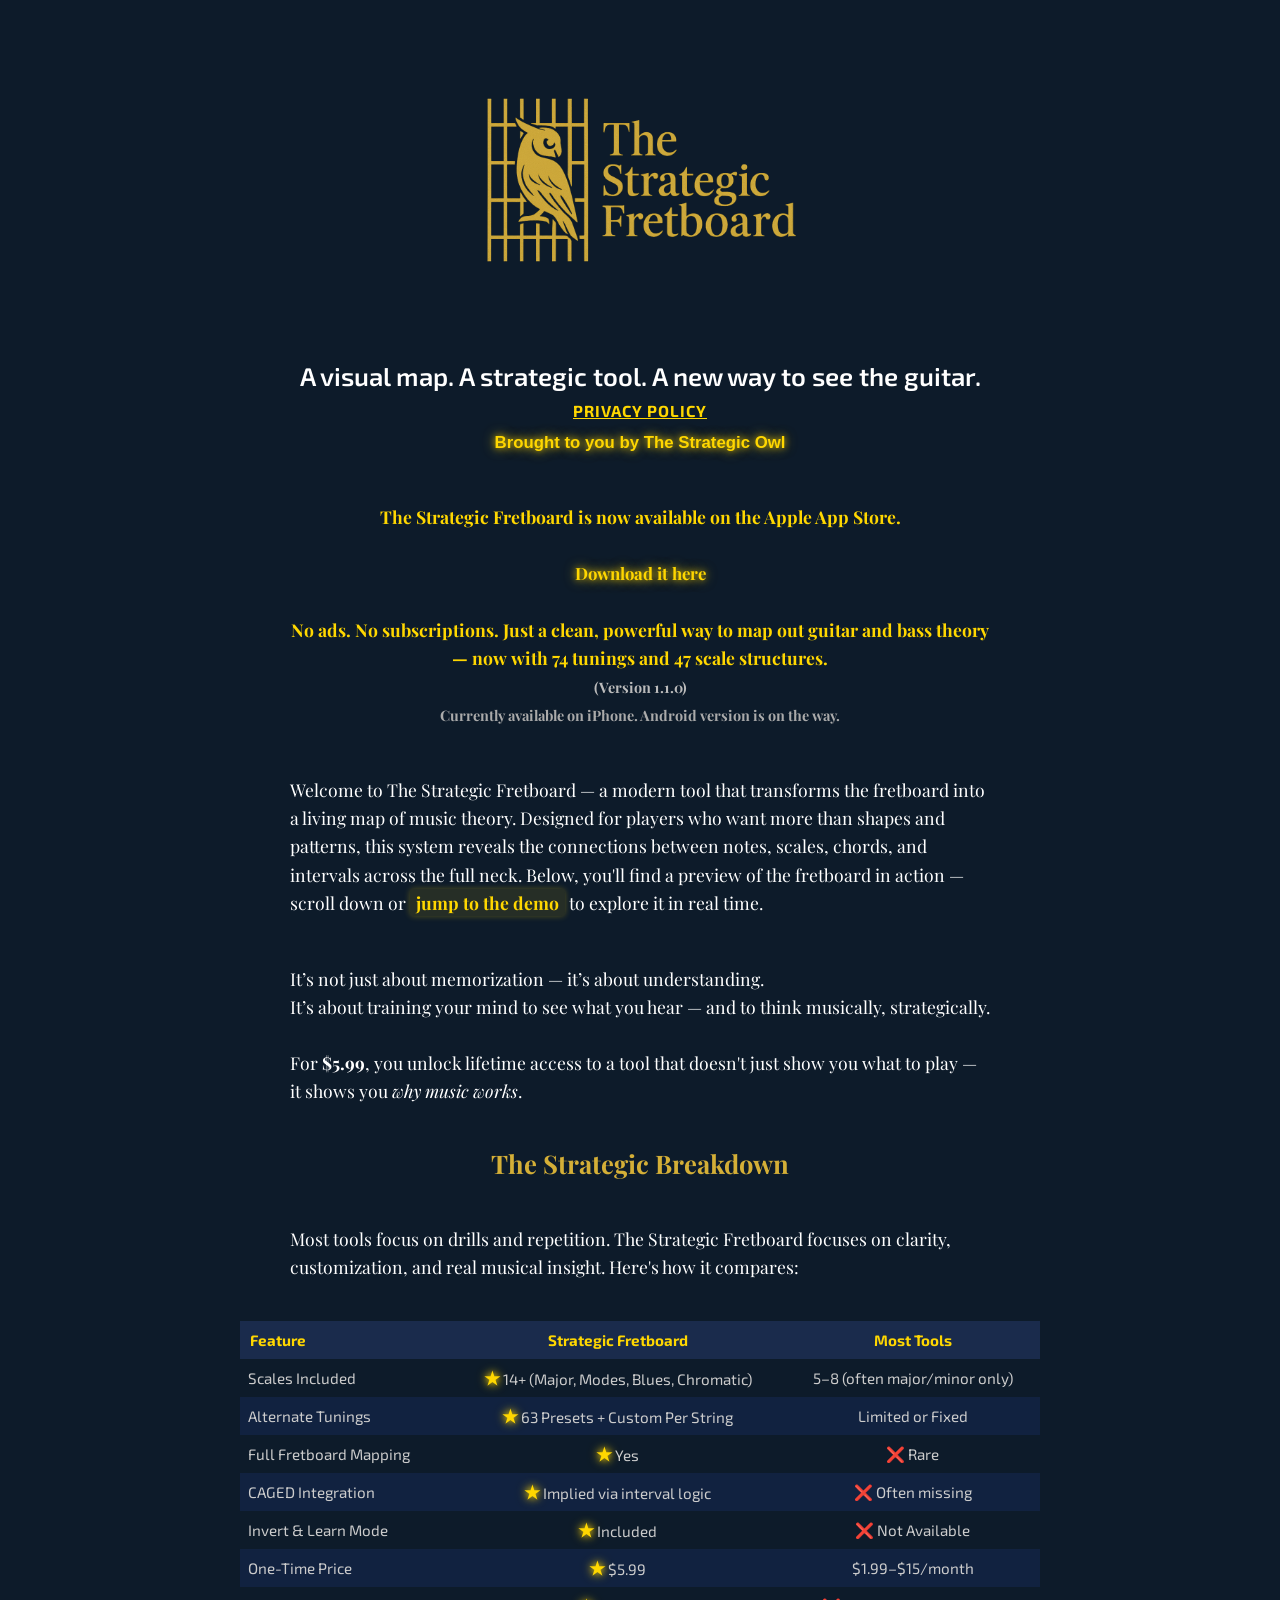
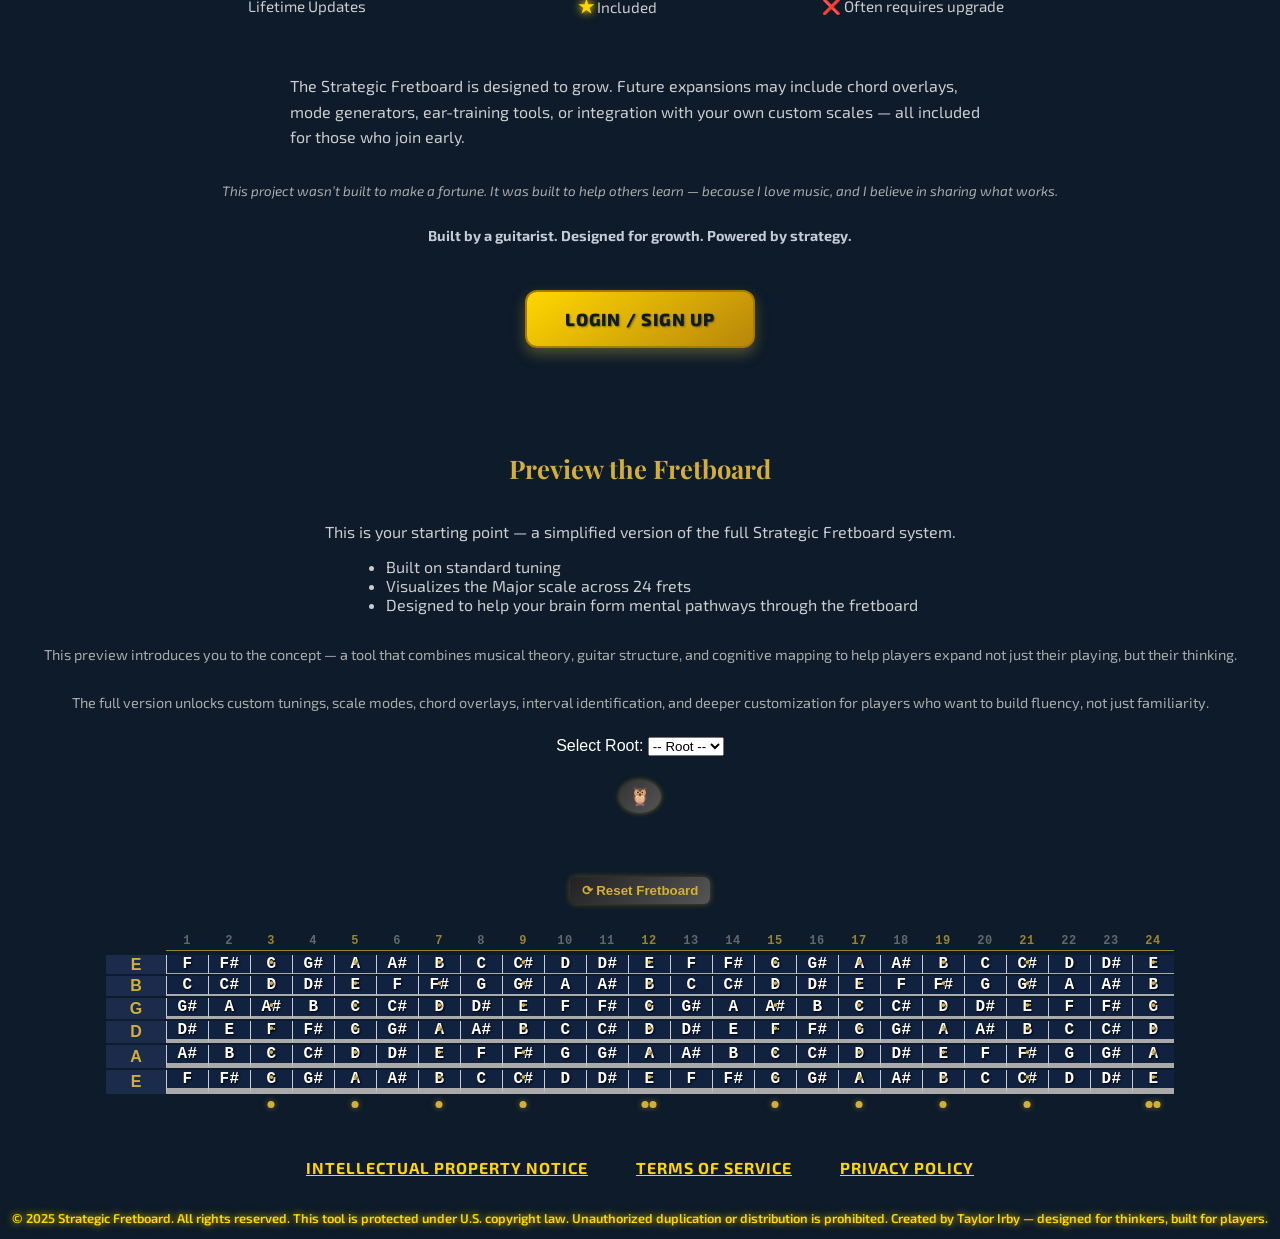
==== Index.html @ dd03aa9f "Update Index.html" ====
<!DOCTYPE html>
<html lang="en">
<head>
  <meta charset="UTF-8" />
  <meta name="viewport" content="width=device-width, initial-scale=1.0" />
  <title>The Strategic Fretboard</title>
  <link href="https://fonts.googleapis.com/css2?family=Playfair+Display:wght@700&display=swap" rel="stylesheet">
  <style>
    @import url('https://fonts.googleapis.com/css2?family=Exo+2:wght@600&display=swap');

    .exo-tagline {
      font-family: 'Exo 2', sans-serif;
      font-size: 1.6rem;
      color: #ffffff;
      font-weight: 600;
      display: block;
      text-align: center;
    }
    .section-title {
      font-size: 1.6rem;
      font-family: 'Playfair Display', sans-serif;
      color: var(--highlight-color);
      margin-top: 1rem;
    }

    .section-paragraph {
      max-width: 700px;
      margin: 1.5rem auto;
      line-height: 1.6;
      font-size: 1.1rem;
      color: #ffffff;
      font-family: 'Playfair Display', sans-serif;
    }

    .section-note {
      font-size: 0.9rem;
      color: #C5CAD3;
      font-weight: bold;
      font-family: 'Exo 2', sans-serif;
    }

    .section-note-muted {
      font-size: 0.85rem;
      color: #aaa;
      font-family: 'Exo 2', sans-serif;
    }

    .section-note-more-muted {
      font-size: 0.8rem;
      color: #888;
      font-family: 'Exo 2', sans-serif;
    }

    /* .section-subdued, .section-list, .section-paragraph-muted removed: unused */
    :root {
      --fret-color: #ccc;
      --string-color: #aaa;
      --note-bg: #112240;
      --note-text: #fff;
      --highlight-color: #D4AF37;
    }

    body {
      margin: 0;
      font-family: sans-serif;
      background-color: #0D1B2A;
      color: var(--note-text);
      display: flex;
      flex-direction: column;
      align-items: center;
    }

    h1 {
      margin-bottom: 30px;
      font-size: 2rem;
      color: var(--highlight-color);
      font-family: 'Playfair Display', serif;
      letter-spacing: 1.2px;
      text-shadow: 1px 1px 2px #000;
    }

    .gold-title {
      font-family: 'Playfair Display', serif;
      font-size: 2.4rem;
      font-weight: 700;
      color: var(--highlight-color);
      letter-spacing: 1.2px;
      text-shadow: 1px 1px 2px #000;
    }

    h1, h2, h3, p {
      font-family: 'Exo 2', sans-serif;
      color: #ffffff;
    }

    .fretboard-scroll-container {
      overflow-x: auto;
      width: 100%;
    }

    .fretboard-wrapper {
      display: flex;
      flex-direction: column;
      align-items: center;
      margin-left: auto;
      margin-right: auto;
      width: fit-content;
    }

    .fretboard {
      display: flex;
      flex-direction: column;
      gap: 2px;
      background: transparent;
    }

    .string-row {
      display: grid;
      grid-template-columns: 60px repeat(24, 42px);
    }

    .string-label {
      display: flex;
      align-items: center;
      justify-content: center;
      font-weight: bold;
      background: #1A2B4C;
      color: var(--highlight-color);
    }

    .note-cell {
      border-left: 1px solid var(--fret-color);
      border-bottom: 2px solid var(--string-color);
      display: flex;
      align-items: center;
      justify-content: center;
      background: var(--note-bg);
      color: var(--note-text);
      font-size: 1rem;
      font-weight: bold;
      position: relative;
      white-space: pre-line;
      font-family: 'Courier New', Courier, monospace;
      letter-spacing: 0.5px;
      text-shadow: 1px 1px 2px #000;
    }

    .interval-R {
      background-color: #2e7031; /* dim green */
    }

    .interval-M3, .interval-m3 {
      background-color: #3e4c75; /* dim blue */
    }

    .interval-P5 {
      background-color: #704c2e; /* dim brown/orange */
    }

    .interval-M7, .interval-m7 {
      background-color: #553770; /* dim violet */
    }

    .fret-marker {
      position: absolute;
      bottom: 3px;
      left: 50%;
      transform: translateX(-50%);
      font-size: 0.75rem;
      color: var(--highlight-color);
    }

    /* select.tuning-select removed: tuning is fixed */

    @media (max-width: 768px) {
      .note-cell {
        width: 36px;
        height: 36px;
        font-size: 0.7rem;
      }
      .fret-numbers {
        margin-top: -6px;
        margin-bottom: 2px;
        padding-left: 4px;
        padding-right: 4px;
        overflow-x: auto;
      }
      .fretboard-scroll-container {
        padding-bottom: 8px;
      }
      .fretboard-wrapper {
        margin-top: 0;
      }
    }

    .fret-numbers {
      display: grid;
      grid-template-columns: 60px repeat(24, 42px);
      margin-bottom: 0;
      margin-top: 0;
      padding: 0 0 4px 0;
      color: var(--highlight-color);
      font-size: 0.75rem;
      font-weight: bold;
      text-align: center;
      font-family: 'Courier New', monospace;
      letter-spacing: 0.5px;
      overflow-x: auto;
    }

    .fret-numbers span {
      padding: 2px 0;
      border-bottom: 1px solid var(--highlight-color);
      opacity: 0.7;
      color: #888;
    }

    .fret-numbers span:first-child {
      background: transparent;
      border: none;
    }

    .fret-numbers .dot-fret {
      color: var(--highlight-color);
      font-weight: bold;
    }

    /* Visually simulate thicker string lines for realism */
    .string-row:nth-child(1) .note-cell { border-bottom: 1px solid var(--string-color); }
    .string-row:nth-child(2) .note-cell { border-bottom: 2px solid var(--string-color); }
    .string-row:nth-child(3) .note-cell { border-bottom: 3px solid var(--string-color); }
    .string-row:nth-child(4) .note-cell { border-bottom: 4px solid var(--string-color); }
    .string-row:nth-child(5) .note-cell { border-bottom: 5px solid var(--string-color); }
    .string-row:nth-child(6) .note-cell { border-bottom: 6px solid var(--string-color); }

    /* Reset button alignment */
    .reset-container {
      width: 100%;
      display: flex;
      justify-content: center;
      margin-top: 24px;
      margin-bottom: 28px;
      z-index: 1;
    }

    @media (max-width: 768px) {
      .reset-container {
        justify-content: center;
        padding-right: 0;
        margin-top: 24px;
        margin-bottom: 28px;
      }
    }

    #reset-fretboard {
      position: relative;
      padding: 6px 12px;
      background: linear-gradient(135deg, #222, #555);
      color: var(--highlight-color);
      border: none;
      border-radius: 6px;
      font-weight: bold;
      cursor: pointer;
      box-shadow: 0 0 6px rgba(255, 215, 0, 0.3);
      transition: background 0.3s;
    }
    .help-icon-container {
  position: relative;
  display: flex;
  justify-content: center;
  margin: 12px auto;
  z-index: 5;
}

.help-icon {
  background: linear-gradient(135deg, #333, #555);
  color: var(--highlight-color);
  padding: 6px 10px;
  border-radius: 50%;
  font-size: 1.1rem;
  font-weight: bold;
  cursor: pointer;
  text-align: center;
  box-shadow: 0 0 5px rgba(255, 215, 0, 0.4);
  user-select: none;
}

.help-tooltip {
  visibility: hidden;
  opacity: 0;
  width: 240px;
  background-color: #1a1a1a;
  color: #eee;
  text-align: left;
  border-radius: 6px;
  padding: 12px;
  position: absolute;
  top: 40px;
  left: 50%;
  transform: translateX(-50%);
  z-index: 10;
  transition: opacity 0.3s ease;
  font-size: 0.75rem;
  line-height: 1.4;
  box-shadow: 0 0 6px rgba(255, 215, 0, 0.2);
  white-space: normal;
  max-width: 90vw;
}

.help-icon:hover + .help-tooltip,
.help-icon:focus + .help-tooltip {
  visibility: visible;
  opacity: 1;
}
    .logo-image {
      display: block;
      width: 360px;
      height: auto;
      max-width: 80vw;
      object-fit: contain;
    }
    .highlighted-link {
      font-weight: 700;
      color: #FFD700;
      text-decoration: none;
      padding: 2px 6px;
      border-radius: 4px;
      background-color: rgba(255, 215, 0, 0.1);
      box-shadow: 0 0 6px rgba(255, 215, 0, 0.3);
      transition: all 0.2s ease-in-out;
    }

    .highlighted-link:hover {
      color: #fff;
      background-color: #FFD700;
      box-shadow: 0 0 8px rgba(255, 255, 255, 0.3);
    }

    /* Strategic Owl glowing credit styles */
    .gold-star {
      color: #FFD700;
      font-size: 1.1rem;
      text-shadow:
        0 0 6px rgba(255, 215, 0, 0.7),
        0 0 10px rgba(255, 215, 0, 0.5),
        0 0 14px rgba(255, 215, 0, 0.4);
      font-weight: bold;
    }
    .strategic-owl-credit {
      margin-top: 12px;
      margin-bottom: 18px;
      font-size: 1rem;
      color: #bbb;
      font-family: 'Space Grotesk', sans-serif;
      text-align: center;
    }

    .strategic-owl-credit a {
      color: #FFD700;
      font-weight: 700;
      font-size: 1.05rem;
      text-decoration: none;
      transition: all 0.3s ease;
      text-shadow:
        0 0 6px rgba(255, 215, 0, 0.7),
        0 0 12px rgba(255, 215, 0, 0.5),
        0 0 18px rgba(255, 215, 0, 0.3);
    }

    .strategic-owl-credit a:hover {
      color: #fffbe0;
      text-shadow:
        0 0 10px rgba(255, 255, 150, 0.8),
        0 0 20px rgba(255, 255, 150, 0.6);
    }
    .tos-popup {
      position: relative;
      display: inline-block;
    }

    .popup-label {
      cursor: pointer;
      color: #FFD700;
      text-decoration: underline;
      font-family: 'Exo 2', sans-serif;
      font-weight: 700;
      text-transform: uppercase;
      letter-spacing: 1px;
      font-size: 1rem;
    }

    .tos-content {
      display: none;
      position: fixed;
      top: 10vh;
      left: 50%;
      transform: translateX(-50%);
      background-color: white;
      color: black;
      border: 1px solid #ccc;
      padding: 1rem;
      max-width: 90vw;
      width: 600px;
      overflow-y: auto;
      max-height: 80vh;
      box-shadow: 0 2px 8px rgba(0, 0, 0, 0.2);
      font-size: 0.9rem;
      z-index: 9999;
    }

    .policy-row {
      display: flex;
      justify-content: center;
      gap: 2rem;
      margin-top: 1.5rem;
      flex-wrap: wrap;
    }

    @media (max-width: 600px) {
      .policy-row {
        flex-direction: column;
        align-items: center;
        gap: 1rem;
      }
    }
  </style>
  <script src="https://identity.netlify.com/v1/netlify-identity-widget.js"></script>
  <script>
    // 1. On init, check subscriber status
    netlifyIdentity.on("init", user => {
      if (user && user.email) {
        const email = user.email;
        fetch("/data/subscribers.json")
          .then(res => {
            if (!res.ok) throw new Error("subscribers.json not found");
            return res.json();
          })
          .then(data => {
            const subscriber = data[email];
            if (subscriber && subscriber.status === "active") {
              document.getElementById("fretboard-link").style.display = "block";
            } else {
              document.getElementById("stripe-link").style.display = "block";
            }
          })
          .catch(err => {
            console.error("Error checking subscription:", err);
            document.getElementById("stripe-link").style.display = "block";
          });
      }
    });

    // 2. On login, redirect to home.html
    netlifyIdentity.on("login", () => {
      window.location.href = "home.html";
    });

    // 3. Only call init once, at the end
    netlifyIdentity.init();
  </script>
  <!-- Open Graph Meta Tags for social media sharing -->
  <meta property="og:title" content="The Strategic Fretboard" />
  <meta property="og:description" content="A visual map. A strategic tool. A new way to see the guitar." />
  <meta property="og:image" content="socialmedia.png" />
  <meta property="og:image:type" content="image/png" />
  <meta property="og:image:width" content="1200" />
  <meta property="og:image:height" content="630" />
  <meta property="og:url" content="https://strategicfretboard.com" />
  <meta property="og:type" content="website" />
  <meta name="twitter:card" content="summary_large_image" />
  <meta name="twitter:title" content="The Strategic Fretboard" />
  <meta name="twitter:description" content="A visual map. A strategic tool. A new way to see the guitar." />
  <meta name="twitter:image" content="socialmedia.png" />
</head>
<body>
  <img src="logo.png" alt="The Strategic Fretboard Logo" class="logo-image" />

  <span class="exo-tagline">
    A visual map. A strategic tool. A new way to see the guitar.
  </span>
  <div style="text-align: center;">
    <div class="tos-popup" style="display: inline-block; margin-top: 10px;">
      <div class="popup-label">Privacy Policy</div>
      <div class="tos-content">
        <strong>PRIVACY POLICY</strong><br>
        Effective Date: July 1st, 2025<br><br>

        This Privacy Policy explains how StrategicFretboard.com ("we," "our," or "us") collects, uses, and protects your information when you visit our website or purchase our digital products.<br><br>

        <strong>1. WHAT INFORMATION WE COLLECT</strong><br>
        We collect only the information necessary to fulfill your purchase and communicate with you. This may include:<br>
        - Your name and email address (provided during checkout or account creation)<br><br>

        We do NOT collect or store:<br>
        - Credit card numbers (payment is handled securely by Stripe)<br>
        - IP address or browser data<br>
        - Any sensitive personal information<br><br>

        <strong>2. HOW WE USE YOUR INFORMATION</strong><br>
        We use your email address only to:<br>
        - Deliver access to the digital tool you purchased<br>
        - Notify you of updates or improvements to the product<br><br>

        You will not be added to a newsletter or marketing list unless you explicitly opt in.<br><br>

        <strong>3. SERVICES WE USE</strong><br>
        To operate this site and deliver your purchase, we use the following services:<br>
        - <strong>Netlify</strong> – for site hosting and account management<br>
        - <strong>Stripe</strong> – to process secure payments<br>
        - <strong>Supabase</strong> – to manage basic user and purchase information in a secure database<br><br>

        Each of these services has its own privacy policy and takes steps to ensure data security. We only use them for essential operations.<br><br>

        <strong>4. COOKIES</strong><br>
        We do not use cookies for tracking or analytics purposes. However, essential cookies may be used by Netlify to support secure account access or functionality.<br><br>

        <strong>5. DATA SHARING</strong><br>
        We do NOT sell, rent, or share your data with third parties. Your information is only used as needed to provide the service you requested and is stored securely.<br><br>

        <strong>6. DATA SECURITY</strong><br>
        We use modern security practices, including SSL (HTTPS), secure payment gateways, and encrypted data storage (via Supabase), to protect your information.<br><br>

        <strong>7. YOUR RIGHTS</strong><br>
        You may:<br>
        - Request to view or delete your stored information<br>
        - Contact us to update your email or account information<br>
        - Opt out of future update notifications at any time<br><br>
        To make a request, email us at Team@Strategicfretboard.com.<br><br>

        <strong>8. CHILDREN’S PRIVACY</strong><br>
        This service is not intended for children under 13, and we do not knowingly collect personal data from children. If you believe we have inadvertently collected information from a child, please contact us and we will delete it.<br><br>

        <strong>9. CHANGES TO THIS POLICY</strong><br>
        We may update this Privacy Policy from time to time. Any changes will be posted on this page with a new effective date. Continued use of the site means you agree to the current version.<br><br>

        <strong>10. CONTACT</strong><br>
        If you have any questions or privacy-related requests, email:<br>
        📧 Team@Strategicfretboard.com
      </div>
    </div>
  </div>
  <p class="strategic-owl-credit">
    <a href="https://thestrategicowl.com" target="_blank" rel="noopener noreferrer"><strong>Brought to you by The Strategic Owl</strong></a>
  </p>

  <p class="section-paragraph" style="margin-top: 2rem; font-size: 1.1rem; font-weight: bold; color: #FFD700; text-align: center;">
    The Strategic Fretboard is now available on the Apple App Store.
    <br><br>
    <a href="https://apps.apple.com/us/app/strategic-fretboard/id6748248874" target="_blank" rel="noopener noreferrer" style="color: #FFD700; font-weight: 700; font-size: 1.05rem; text-decoration: none; transition: all 0.3s ease; text-shadow: 0 0 6px rgba(255, 215, 0, 0.7), 0 0 12px rgba(255, 215, 0, 0.5), 0 0 18px rgba(255, 215, 0, 0.3);"><strong>Download it here</strong></a>
    <br><br>
    No ads. No subscriptions. Just a clean, powerful way to map out guitar and bass theory — now with 74 tunings and 47 scale structures.
    <br><span style="font-size: 0.9rem; color: #bbb;">(Version 1.1.0)</span>
    <br><span style="font-size: 0.9rem; color: #aaa;">Currently available on iPhone. Android version is on the way.</span>
  </p>
  <p class="section-paragraph">
    Welcome to The Strategic Fretboard — a modern tool that transforms the fretboard into a living map of music theory. Designed for players who want more than shapes and patterns, this system reveals the connections between notes, scales, chords, and intervals across the full neck.
        Below, you'll find a preview of the fretboard in action — scroll down or <a href="#fretboard-preview" class="highlighted-link">jump to the demo</a> to explore it in real time.
  </p>
  <p class="section-paragraph">
    It’s not just about memorization — it’s about understanding.<br>
    It’s about training your mind to see what you hear — and to think musically, strategically.<br><br>
    For <strong>$5.99</strong>, you unlock lifetime access to a tool that doesn't just show you what to play — it shows you <em>why music works</em>.
  </p>
  <h2 class="section-title">The Strategic Breakdown</h2>
  <p class="section-paragraph">
    Most tools focus on drills and repetition. The Strategic Fretboard focuses on clarity, customization, and real musical insight. Here's how it compares:
  </p>
  <table style="width: 100%; max-width: 800px; margin: 1rem auto; border-collapse: collapse; font-size: 0.95rem; font-family: 'Exo 2', sans-serif; color: #ccc;">
    <thead>
      <tr style="background-color: #1A2B4C; color: #FFD700;">
        <th style="padding: 10px; text-align: left;">Feature</th>
        <th style="padding: 10px; text-align: center;">Strategic Fretboard</th>
        <th style="padding: 10px; text-align: center;">Most Tools</th>
      </tr>
    </thead>
    <tbody>
      <tr>
        <td style="padding: 8px;">Scales Included</td>
        <td style="padding: 8px; text-align: center;"><span class="gold-star">★</span> 14+ (Major, Modes, Blues, Chromatic)</td>
        <td style="padding: 8px; text-align: center;">5–8 (often major/minor only)</td>
      </tr>
      <tr style="background-color: #112240;">
        <td style="padding: 8px;">Alternate Tunings</td>
        <td style="padding: 8px; text-align: center;"><span class="gold-star">★</span> 63 Presets + Custom Per String</td>
        <td style="padding: 8px; text-align: center;">Limited or Fixed</td>
      </tr>
      <tr>
        <td style="padding: 8px;">Full Fretboard Mapping</td>
        <td style="padding: 8px; text-align: center;"><span class="gold-star">★</span> Yes</td>
        <td style="padding: 8px; text-align: center;">❌ Rare</td>
      </tr>
      <tr style="background-color: #112240;">
        <td style="padding: 8px;">CAGED Integration</td>
        <td style="padding: 8px; text-align: center;"><span class="gold-star">★</span> Implied via interval logic</td>
        <td style="padding: 8px; text-align: center;">❌ Often missing</td>
      </tr>
      <tr>
        <td style="padding: 8px;">Invert & Learn Mode</td>
        <td style="padding: 8px; text-align: center;"><span class="gold-star">★</span> Included</td>
        <td style="padding: 8px; text-align: center;">❌ Not Available</td>
      </tr>
      <tr style="background-color: #112240;">
        <td style="padding: 8px;">One-Time Price</td>
        <td style="padding: 8px; text-align: center;"><span class="gold-star">★</span> $5.99</td>
        <td style="padding: 8px; text-align: center;">$1.99–$15/month</td>
      </tr>
      <tr>
        <td style="padding: 8px;">Lifetime Updates</td>
        <td style="padding: 8px; text-align: center;"><span class="gold-star">★</span> Included</td>
        <td style="padding: 8px; text-align: center;">❌ Often requires upgrade</td>
      </tr>
    </tbody>
  </table>
  <p class="section-paragraph" style="margin-top: 2rem; font-size: 1rem; color: #ccc; font-family: 'Exo 2', sans-serif;">
    The Strategic Fretboard is designed to grow. Future expansions may include chord overlays, mode generators, ear-training tools, or integration with your own custom scales — all included for those who join early.
  </p>
  <p class="section-note-muted" style="text-align: center; font-style: italic; margin-top: 0.5rem;">
    This project wasn’t built to make a fortune. It was built to help others learn — because I love music, and I believe in sharing what works.
  </p>
  <p class="section-note">
    Built by a guitarist. Designed for growth. Powered by strategy.
  </p>

  <div class="cta" style="margin: 2rem 0;">
    <div id="fretboard-link" style="display:none;">
      <a href="home.html">
        <button style="background: linear-gradient(145deg, #FFD700, #B8860B); color: #0D1B2A; border: 2px solid #A67C00; padding: 1rem 2.4rem; font-size: 1.1rem; font-weight: 800; font-family: 'Exo 2', sans-serif; border-radius: 12px; cursor: pointer; margin-bottom: 14px; box-shadow: 0 6px 14px rgba(212, 175, 55, 0.35); transition: all 0.25s ease; letter-spacing: 0.8px; text-transform: uppercase; text-shadow: 1px 1px 2px rgba(0, 0, 0, 0.4);">
          Go to Fretboard
        </button>
      </a>
    </div>
    <div id="stripe-link" style="display:none;">
      <a href="https://buy.stripe.com/7sY8wP4gP5h9182aEhdwc00">
        <button style="background: linear-gradient(145deg, #FFD700, #B8860B); color: #0D1B2A; border: 2px solid #A67C00; padding: 1rem 2.4rem; font-size: 1.1rem; font-weight: 800; font-family: 'Exo 2', sans-serif; border-radius: 12px; cursor: pointer; margin-bottom: 14px; box-shadow: 0 6px 14px rgba(212, 175, 55, 0.35); transition: all 0.25s ease; letter-spacing: 0.8px; text-transform: uppercase; text-shadow: 1px 1px 2px rgba(0, 0, 0, 0.4);">
          Unlock Full Access – $29.99
        </button>
      </a>
      <p class="section-note-muted">
        One-time purchase grants full access to Strategic Fretboard's learning suite — including interactive fretboard maps, chord overlays, and scale builders.
      </p>
      <p class="section-note-muted">
        All purchases are final. Access will be granted manually after email confirmation. For support or access issues, contact us at team@strategicfretboard.com.
      </p>
      <p class="section-note-more-muted">
        By purchasing, you agree to the Strategic Fretboard access terms.
      </p>
    </div>
    <button onclick="netlifyIdentity.open()" style="background: linear-gradient(145deg, #FFD700, #B8860B); color: #0D1B2A; border: 2px solid #A67C00; padding: 1rem 2.4rem; font-size: 1.1rem; font-weight: 800; font-family: 'Exo 2', sans-serif; border-radius: 12px; cursor: pointer; margin-bottom: 14px; box-shadow: 0 6px 14px rgba(212, 175, 55, 0.35); transition: all 0.25s ease; letter-spacing: 0.8px; text-transform: uppercase; text-shadow: 1px 1px 2px rgba(0, 0, 0, 0.4);">
      Login / Sign Up
    </button>
  </div>

  <hr style="margin-top: 2rem; border: 0; height: 1px; background: #444;" />
  <h2 class="section-title" id="fretboard-preview">Preview the Fretboard</h2>
  <p style="font-size: 1rem; color: #ccc; font-family: 'Exo 2', sans-serif;">This is your starting point — a simplified version of the full Strategic Fretboard system.</p>
  <ul style="font-size: 1rem; color: #ccc; list-style: disc; padding-left: 1.5rem; margin-top: 0; font-family: 'Exo 2', sans-serif;">
    <li>Built on standard tuning</li>
    <li>Visualizes the Major scale across 24 frets</li>
    <li>Designed to help your brain form mental pathways through the fretboard</li>
  </ul>
  <p style="color: #aaa; font-size: 0.9rem; margin-top: 1rem; font-family: 'Exo 2', sans-serif;">
    This preview introduces you to the concept — a tool that combines musical theory, guitar structure, and cognitive mapping to help players expand not just their playing, but their thinking.
  </p>
  <p style="color: #aaa; font-size: 0.9rem; margin-top: 1rem; font-family: 'Exo 2', sans-serif;">
    The full version unlocks custom tunings, scale modes, chord overlays, interval identification, and deeper customization for players who want to build fluency, not just familiarity.
  </p>
  
  <label style="margin: 12px 0;">
    Select Root:
    <select id="root-select">
      <option value="">-- Root --</option>
      <option value="A">A</option>
      <option value="Bb">Bb</option>
      <option value="B">B</option>
      <option value="C">C</option>
      <option value="C#">C#</option>
      <option value="D">D</option>
      <option value="Eb">Eb</option>
      <option value="E">E</option>
      <option value="F">F</option>
      <option value="F#">F#</option>
      <option value="G">G</option>
      <option value="Ab">Ab</option>
    </select>
  </label>
  <!-- Scale selection removed: Only Major scale is available -->
  <div class="help-icon-container">
  <div class="help-icon" tabindex="0">🦉</div>
  <div class="help-tooltip">
    <strong>How to Use:</strong><br>
    1. Select Root<br>
    2. Tuning is fixed (Standard EADGBE)<br>
    3. Only Major scales are shown<br>
    4. Notes highlight as:<br>
    &nbsp;&nbsp;&nbsp;• <span style="color:#2e7031;">R</span> = Root<br>
    &nbsp;&nbsp;&nbsp;• <span style="color:#3e4c75;">M3/m3</span> = Major/Minor 3rd<br>
    &nbsp;&nbsp;&nbsp;• <span style="color:#704c2e;">P5</span> = Perfect 5th<br>
    &nbsp;&nbsp;&nbsp;• <span style="color:#553770;">M7/m7</span> = Major/Minor 7th<br>
    5. Click “Reset Fretboard” to start fresh
  </div>
</div>
  <div id="step-info" style="margin: 12px 0 6px; font-size: 0.9rem; color: #fff;"></div>
  <div id="scale-steps" style="margin: 0 0 10px; font-size: 0.85rem; color: #aaa;"></div>
  <div id="scale-sequence" style="margin: 4px 0 12px; font-size: 0.85rem; color: #ddd;"></div>
  <div class="reset-container" style="margin-top: 8px;">
    <button id="reset-fretboard">⟳ Reset Fretboard</button>
  </div>
  <div class="fretboard-scroll-container">
    <div class="fretboard-wrapper">
      <div class="fret-numbers"></div>
      <div class="fretboard" id="fretboard"></div>
    </div>
  </div>
  <div id="selected-chord" style="margin-top: 20px; font-size: 1.1rem; color: var(--highlight-color); font-weight: bold;"></div>

  <script>
    const SHARP_NOTES = ['C', 'C#', 'D', 'D#', 'E', 'F', 'F#', 'G', 'G#', 'A', 'A#', 'B'];
    const FLAT_NOTES  = ['C', 'Db', 'D', 'Eb', 'E', 'F', 'Gb', 'G', 'Ab', 'A', 'Bb', 'B'];
    const standardTuning = ['E', 'B', 'G', 'D', 'A', 'E'];
    const numFrets = 24;

    const SCALE_PATTERNS = {
      "Major": [0, 2, 4, 5, 7, 9, 11]
    };

    const fretboardEl = document.getElementById("fretboard");

    // Tuning selection is disabled: fixed tuning.

    function getNoteAt(startNote, fret) {
      const useFlats = false;
      const ALL_NOTES = useFlats ? FLAT_NOTES : SHARP_NOTES;

      const startIndex = ALL_NOTES.indexOf(startNote);
      return ALL_NOTES[(startIndex + fret) % 12];
    }

    // Chord shapes dictionary (root + type as key)
    const CHORD_SHAPES = {
  "A Major": {
    e: "---0--- (E)",
    B: "---2--- (C#/Db)",
    G: "---2--- (A)",
    D: "---2--- (E)",
    A: "---0--- (A)",
    E: "---Muted"
  },
  "A Minor": "A Minor",
  "B Major": "B Major",
  "B Minor": "B Minor",
  "C Major": "C Major",
  "C Minor": "C Minor",
  "D Major": "D Major",
  "D Minor": "D Minor",
  "E Major": "E Major",
  "E Minor": "E Minor",
  "F Major": "F Major",
  "F Minor": "F Minor",
  "G Major": "G Major",
  "G Minor": "G Minor"
};

    function renderFretboard() {
      fretboardEl.innerHTML = "";

      const fretNumContainer = document.querySelector(".fret-numbers");
      fretNumContainer.innerHTML = "";
      fretNumContainer.appendChild(document.createElement("span")); // spacer for tuning column
      for (let fret = 1; fret <= numFrets; fret++) {
        const label = document.createElement("span");
        label.textContent = fret;
        if ([3, 5, 7, 9, 12, 15, 17, 19, 21, 24].includes(fret)) {
          label.classList.add("dot-fret");
        }
        fretNumContainer.appendChild(label);
      }

      const useFlats = false;
      const rootNote = document.getElementById("root-select")?.value;
      const scaleType = "Major";
      const scaleIntervals = SCALE_PATTERNS[scaleType] || null;

      const stepInfo = document.getElementById("step-info");
      const stepDisplay = document.getElementById("scale-steps");
      if (scaleIntervals && rootNote) {
        const ALL_NOTES = useFlats ? FLAT_NOTES : SHARP_NOTES;
        const rootIndex = ALL_NOTES.indexOf(rootNote);
        const intervalNames = {
          0: 'R', 1: 'm2', 2: 'M2', 3: 'm3', 4: 'M3', 5: 'P4',
          6: 'TT', 7: 'P5', 8: 'm6', 9: 'M6', 10: 'm7', 11: 'M7'
        };
        const finalIntervals = scaleIntervals;

        const labeledSteps = finalIntervals.map((interval, idx) => {
          const useDescending = useFlats && interval !== 0;
          const noteIndex = useDescending
            ? (rootIndex - interval + 12) % 12
            : (rootIndex + interval) % 12;
          const note = ALL_NOTES[noteIndex];
          const label = intervalNames[interval];
          const className = `interval-${label}`;
          return `<span class="${className}" style="padding: 2px 6px; margin-right: 4px; border-radius: 4px; display: inline-block;">${note} (${label})</span>`;
        });
        stepInfo.innerHTML = `Notes in ${rootNote} ${scaleType} scale: ${labeledSteps.join(" ")}`;
        if (scaleIntervals.length > 1) {
          const steps = scaleIntervals.slice(1).map((val, idx) => val - scaleIntervals[idx]);
          stepDisplay.textContent = `Steps: ${steps.join(" ")}`;
        } else {
          stepDisplay.textContent = "";
        }
        // (Scale sequence display removed)
      } else {
        stepInfo.innerHTML = "";
        document.getElementById("scale-steps").textContent = "";
        // document.getElementById("scale-sequence").textContent = "";
      }

      for (let string = 0; string < 6; string++) {
        const tuningNote = standardTuning[string];

        const row = document.createElement("div");
        row.className = "string-row";

        // Instead of dropdown, show static label for tuning note
        const tuningLabel = document.createElement("div");
        tuningLabel.className = "string-label";
        tuningLabel.textContent = tuningNote;
        row.appendChild(tuningLabel);

        for (let fret = 1; fret <= numFrets; fret++) {
          const cell = document.createElement("div");
          cell.className = "note-cell";
          const note = getNoteAt(tuningNote, fret);
          
          const ALL_NOTES = useFlats ? FLAT_NOTES : SHARP_NOTES;
          const rootIndex = ALL_NOTES.indexOf(rootNote);
          const noteIndex = ALL_NOTES.indexOf(note);
          const semitoneFromRoot = useFlats
            ? (rootIndex - noteIndex + 12) % 12
            : (noteIndex - rootIndex + 12) % 12;

          let showNote = true;
          if (scaleIntervals && rootNote) {
            showNote = scaleIntervals.includes(semitoneFromRoot);
          }

          if (showNote && scaleIntervals && rootNote) {
            const intervalNames = {
              0: 'R', 1: 'm2', 2: 'M2', 3: 'm3', 4: 'M3', 5: 'P4',
              6: 'TT', 7: 'P5', 8: 'm6', 9: 'M6', 10: 'm7', 11: 'M7'
            };
            const intervalName = intervalNames[semitoneFromRoot];
            cell.textContent = `${note}\n${intervalName}`;
            if (intervalName) cell.classList.add(`interval-${intervalName}`);
          } else {
            cell.textContent = showNote ? note : "";
          }

          if ([3, 5, 7, 9, 12, 15, 17, 19, 21, 24].includes(fret)) {
            const dot = document.createElement("div");
            dot.className = "fret-marker";
            dot.textContent = "•";
            cell.appendChild(dot);
          }

          row.appendChild(cell);
        }

        fretboardEl.appendChild(row);
      }

      // Add visual fret dots below the fretboard
      const dotRow = document.createElement("div");
      dotRow.className = "string-row";
      dotRow.style.height = "18px"; // Slightly taller for visual clarity
      dotRow.appendChild(document.createElement("div")); // spacer

      for (let fret = 1; fret <= numFrets; fret++) {
        const dotCell = document.createElement("div");
        dotCell.style.position = "relative";

        const dotStyle = `
          width: 7px;
          height: 7px;
          background: var(--highlight-color);
          border-radius: 50%;
          position: absolute;
          top: 5px;
          box-shadow: 0 0 6px rgba(212, 175, 55, 0.5);
        `;

        // Single dots at typical frets
        if ([3, 5, 7, 9, 15, 17, 19, 21].includes(fret)) {
          dotCell.innerHTML = `<div style="${dotStyle} left: 50%; transform: translateX(-50%);"></div>`;
        }

        // Double dot at fret 12 and 24
        if ([12, 24].includes(fret)) {
          dotCell.innerHTML = `
            <div style="${dotStyle} left: 40%; transform: translateX(-50%);"></div>
            <div style="${dotStyle} left: 60%; transform: translateX(-50%);"></div>
          `;
        }

        dotRow.appendChild(dotCell);
      }
      fretboardEl.appendChild(dotRow);

      // Show the selected chord/scale name below the fretboard, or display chord shape if available
      const selectedChordEl = document.getElementById("selected-chord");
      const chordKey = `${rootNote} ${scaleType}`;
      if (rootNote && scaleType && CHORD_SHAPES[chordKey]) {
        const shape = CHORD_SHAPES[chordKey];

        if (typeof shape === "object" && shape.e && shape.B && shape.G && shape.D && shape.A && shape.E) {
          const formatLine = (string, value) => `${string}|${value}`;
          selectedChordEl.innerHTML =
            `<pre style="font-size: 1rem; font-family: 'Courier New', monospace; color: var(--highlight-color); background-color: #111; padding: 12px; border-radius: 8px; line-height: 1.5;">
${formatLine("e", shape.e)}
${formatLine("B", shape.B)}
${formatLine("G", shape.G)}
${formatLine("D", shape.D)}
${formatLine("A", shape.A)}
${formatLine("E", shape.E)}
</pre>`;
        } else {
          selectedChordEl.textContent = `Selected: ${shape}`;
        }
      } else if (rootNote) {
        selectedChordEl.textContent = `Selected: ${rootNote} Major scale`;
      } else {
        selectedChordEl.textContent = "";
      }
    }

    document.getElementById("root-select").addEventListener("change", renderFretboard);

    renderFretboard();

    // Add reset button functionality
    document.getElementById("reset-fretboard").addEventListener("click", () => {
      document.getElementById("root-select").selectedIndex = 0;
      renderFretboard();
    });
  </script>
  <div class="policy-row">
    <div style="margin-right: 1rem; white-space: nowrap;">
      <div class="tos-popup">
        <div class="popup-label">Intellectual Property Notice</div>
        <div class="tos-content">
          <strong>INTELLECTUAL PROPERTY NOTICE</strong><br><br>

          All content, design, visuals, structure, and functionality of the Strategic Fretboard Tool are the intellectual property of Taylor Irby and StrategicFretboard.com.<br><br>

          By purchasing this tool, you are granted a license to use it for personal or educational purposes only. You are not purchasing ownership of the underlying content or code.<br><br>

          <strong>You may NOT:</strong><br>
          - Reproduce, resell, or redistribute the tool or any part of it<br>
          - Upload the tool to any file-sharing platform or public website<br>
          - Remove or alter the branding, visuals, or source structure<br>
          - Use the tool or its layout as the basis for a competing product<br><br>

          <strong>You MAY:</strong><br>
          - Use it as a teacher in a classroom or 1-on-1 lessons<br>
          - Recommend or demonstrate it to others<br>
          - Share a link to StrategicFretboard.com with others who might benefit<br><br>

          Unauthorized distribution or commercial replication may result in legal action. We reserve the right to enforce our intellectual property rights fully under U.S. and international copyright law.<br><br>

          For licensing inquiries, classroom use, or partnerships, contact:<br>
          📧 Team@Strategicfretboard.com
        </div>
      </div>
    </div>
    <div style="margin-right: 1rem; white-space: nowrap;">
      <div class="tos-popup">
        <div class="popup-label">Terms of Service</div>
        <div class="tos-content">
          <strong>TERMS OF SERVICE</strong><br>
          Effective Date: July 1st, 2025<br><br>

          Welcome to StrategicFretboard.com. These Terms of Service (“Terms”) govern your access to and use of the digital tools offered by Taylor Irby ("we," "our," or "us"). By purchasing or accessing our products, you agree to the following:<br><br>

          <strong>1. LICENSE OF USE</strong><br>
          You are granted a lifetime license for personal or educational use.<br>
          You CAN: Use it for learning, teaching, and sharing with others.<br>
          You CANNOT: Resell, upload, remove branding, or clone the tool.<br><br>

          <strong>2. INTELLECTUAL PROPERTY</strong><br>
          All content and design are the exclusive property of Taylor Irby.<br><br>

          <strong>3. REFUND POLICY</strong><br>
          All sales are final. Contact us if you have technical issues.<br><br>

          <strong>4. ACCESS & UPDATES</strong><br>
          Access is granted manually. Updates are included for life.<br><br>

          <strong>5. NO WARRANTIES</strong><br>
          The tool is provided "as-is" with no guaranteed outcomes.<br><br>

          <strong>6. LIMITATION OF LIABILITY</strong><br>
          We are not liable for data loss, misuse, or device issues.<br><br>

          <strong>7. COMMUNITY CONDUCT</strong><br>
          Use the tool legally and respectfully. No abuse or sharing.<br><br>

          <strong>8. CHANGES TO TERMS</strong><br>
          We may update the Terms as needed.<br><br>

          <strong>9. CONTACT</strong><br>
          Email: Team@Strategicfretboard.com
        </div>
      </div>
    </div>
    <div style="white-space: nowrap;">
      <div class="tos-popup">
        <div class="popup-label">Privacy Policy</div>
        <div class="tos-content">
          <strong>PRIVACY POLICY</strong><br>
          Effective Date: July 1st, 2025<br><br>

          This Privacy Policy explains how StrategicFretboard.com ("we," "our," or "us") collects, uses, and protects your information when you visit our website or purchase our digital products.<br><br>

          <strong>1. WHAT INFORMATION WE COLLECT</strong><br>
          We collect only the information necessary to fulfill your purchase and communicate with you. This may include:<br>
          - Your name and email address (provided during checkout or account creation)<br><br>

          We do NOT collect or store:<br>
          - Credit card numbers (payment is handled securely by Stripe)<br>
          - IP address or browser data<br>
          - Any sensitive personal information<br><br>

          <strong>2. HOW WE USE YOUR INFORMATION</strong><br>
          We use your email address only to:<br>
          - Deliver access to the digital tool you purchased<br>
          - Notify you of updates or improvements to the product<br><br>

          You will not be added to a newsletter or marketing list unless you explicitly opt in.<br><br>

          <strong>3. SERVICES WE USE</strong><br>
          To operate this site and deliver your purchase, we use the following services:<br>
          - <strong>Netlify</strong> – for site hosting and account management<br>
          - <strong>Stripe</strong> – to process secure payments<br>
          - <strong>Supabase</strong> – to manage basic user and purchase information in a secure database<br><br>

          Each of these services has its own privacy policy and takes steps to ensure data security. We only use them for essential operations.<br><br>

          <strong>4. COOKIES</strong><br>
          We do not use cookies for tracking or analytics purposes. However, essential cookies may be used by Netlify to support secure account access or functionality.<br><br>

          <strong>5. DATA SHARING</strong><br>
          We do NOT sell, rent, or share your data with third parties. Your information is only used as needed to provide the service you requested and is stored securely.<br><br>

          <strong>6. DATA SECURITY</strong><br>
          We use modern security practices, including SSL (HTTPS), secure payment gateways, and encrypted data storage (via Supabase), to protect your information.<br><br>

          <strong>7. YOUR RIGHTS</strong><br>
          You may:<br>
          - Request to view or delete your stored information<br>
          - Contact us to update your email or account information<br>
          - Opt out of future update notifications at any time<br><br>
          To make a request, email us at Team@Strategicfretboard.com.<br><br>

          <strong>8. CHILDREN’S PRIVACY</strong><br>
          This service is not intended for children under 13, and we do not knowingly collect personal data from children. If you believe we have inadvertently collected information from a child, please contact us and we will delete it.<br><br>

          <strong>9. CHANGES TO THIS POLICY</strong><br>
          We may update this Privacy Policy from time to time. Any changes will be posted on this page with a new effective date. Continued use of the site means you agree to the current version.<br><br>

          <strong>10. CONTACT</strong><br>
          If you have any questions or privacy-related requests, email:<br>
          📧 Team@Strategicfretboard.com
        </div>
      </div>
    </div>
  </div>
  <p class="section-note-more-muted" style="margin-top: 2rem; text-align: center; color: #FFD700; font-weight: 600; text-shadow: 0 0 6px rgba(255, 215, 0, 0.7), 0 0 12px rgba(255, 215, 0, 0.4);">
    © 2025 Strategic Fretboard. All rights reserved. This tool is protected under U.S. copyright law. Unauthorized duplication or distribution is prohibited. Created by Taylor Irby — designed for thinkers, built for players.
  </p>
  <script>
    document.querySelectorAll('.tos-popup').forEach(popup => {
      const label = popup.querySelector('.popup-label');
      const content = popup.querySelector('.tos-content');

      label.addEventListener('click', () => {
        // Close all others
        document.querySelectorAll('.tos-content').forEach(c => c.style.display = 'none');
        if (content.style.display === 'block') {
          content.style.display = 'none';
        } else {
          content.style.display = 'block';
        }
      });
    });

    // Close popup when clicking outside the content area
    document.addEventListener('click', function(event) {
      const isInsidePopup = event.target.closest('.tos-popup');
      if (!isInsidePopup) {
        document.querySelectorAll('.tos-content').forEach(c => c.style.display = 'none');
      }
    });
  </script>
</body>
  <!-- Netlify identity script already included and initialized above -->
</html>
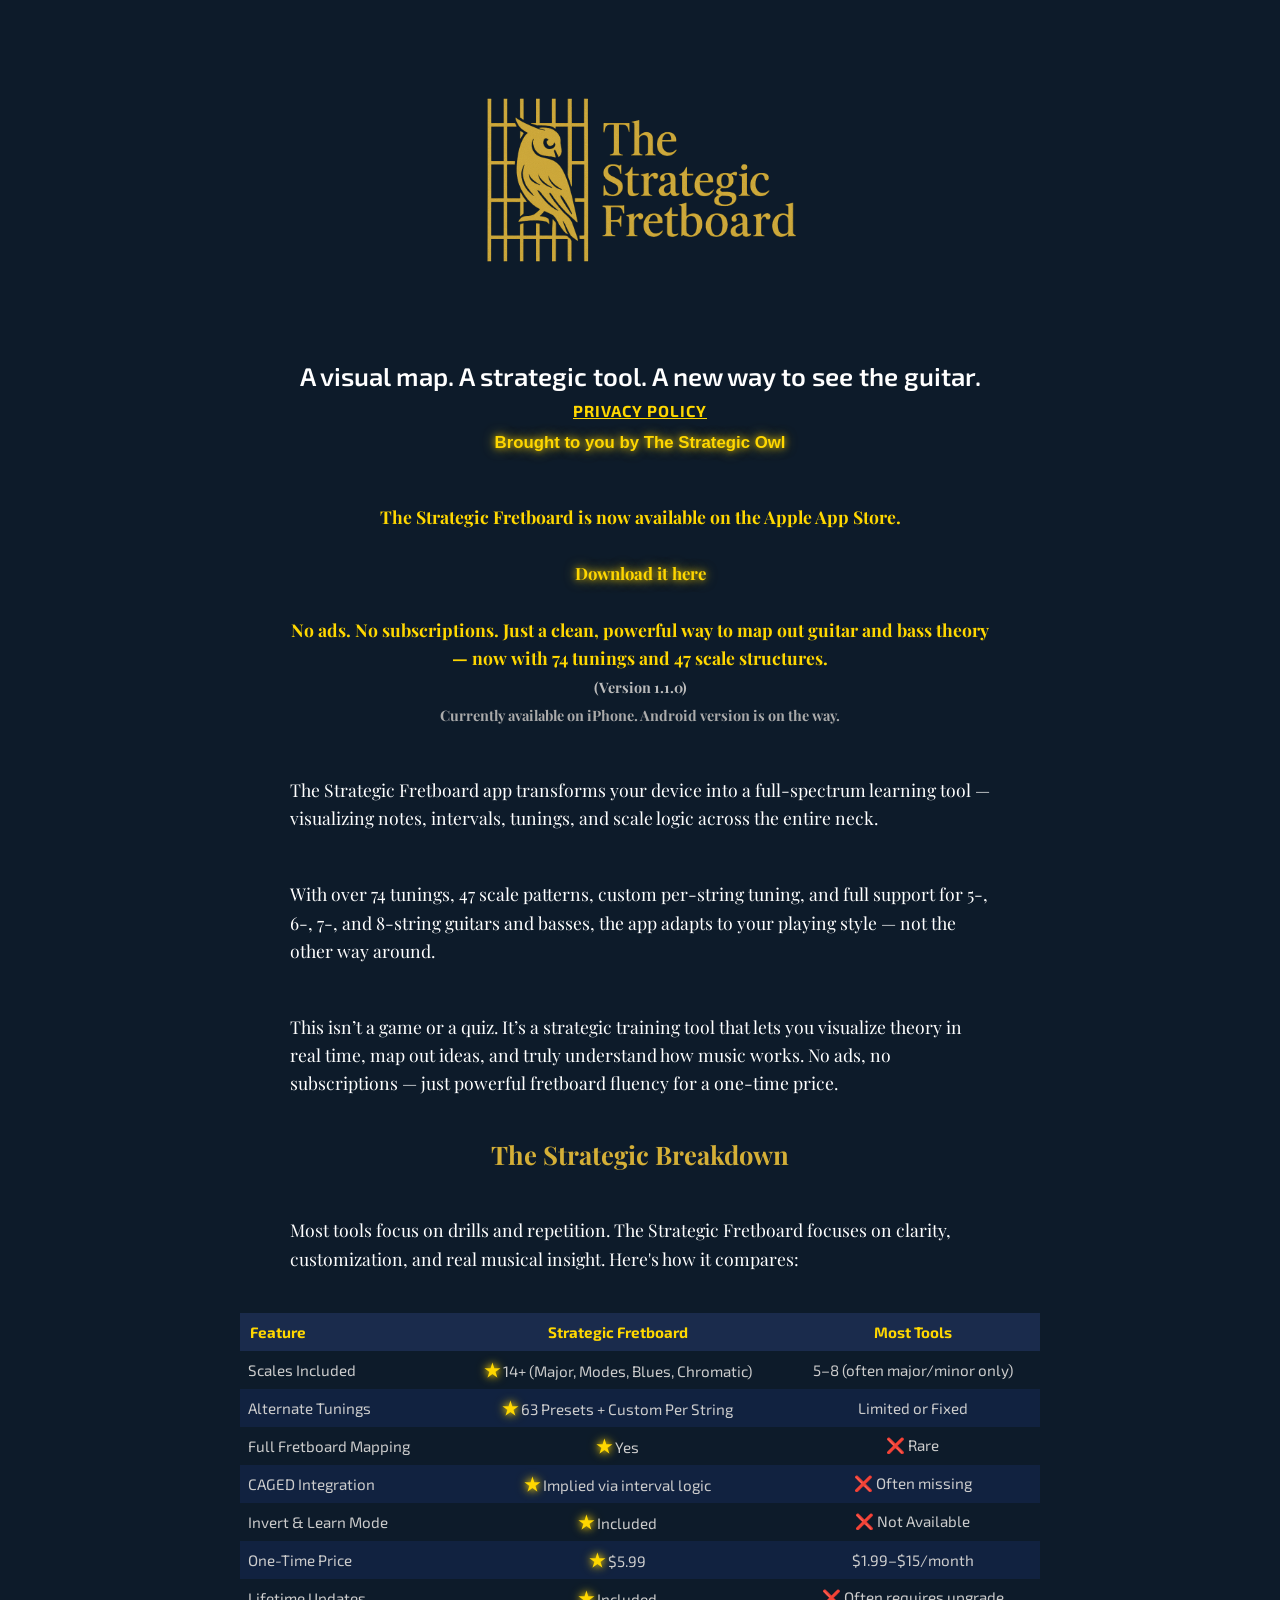
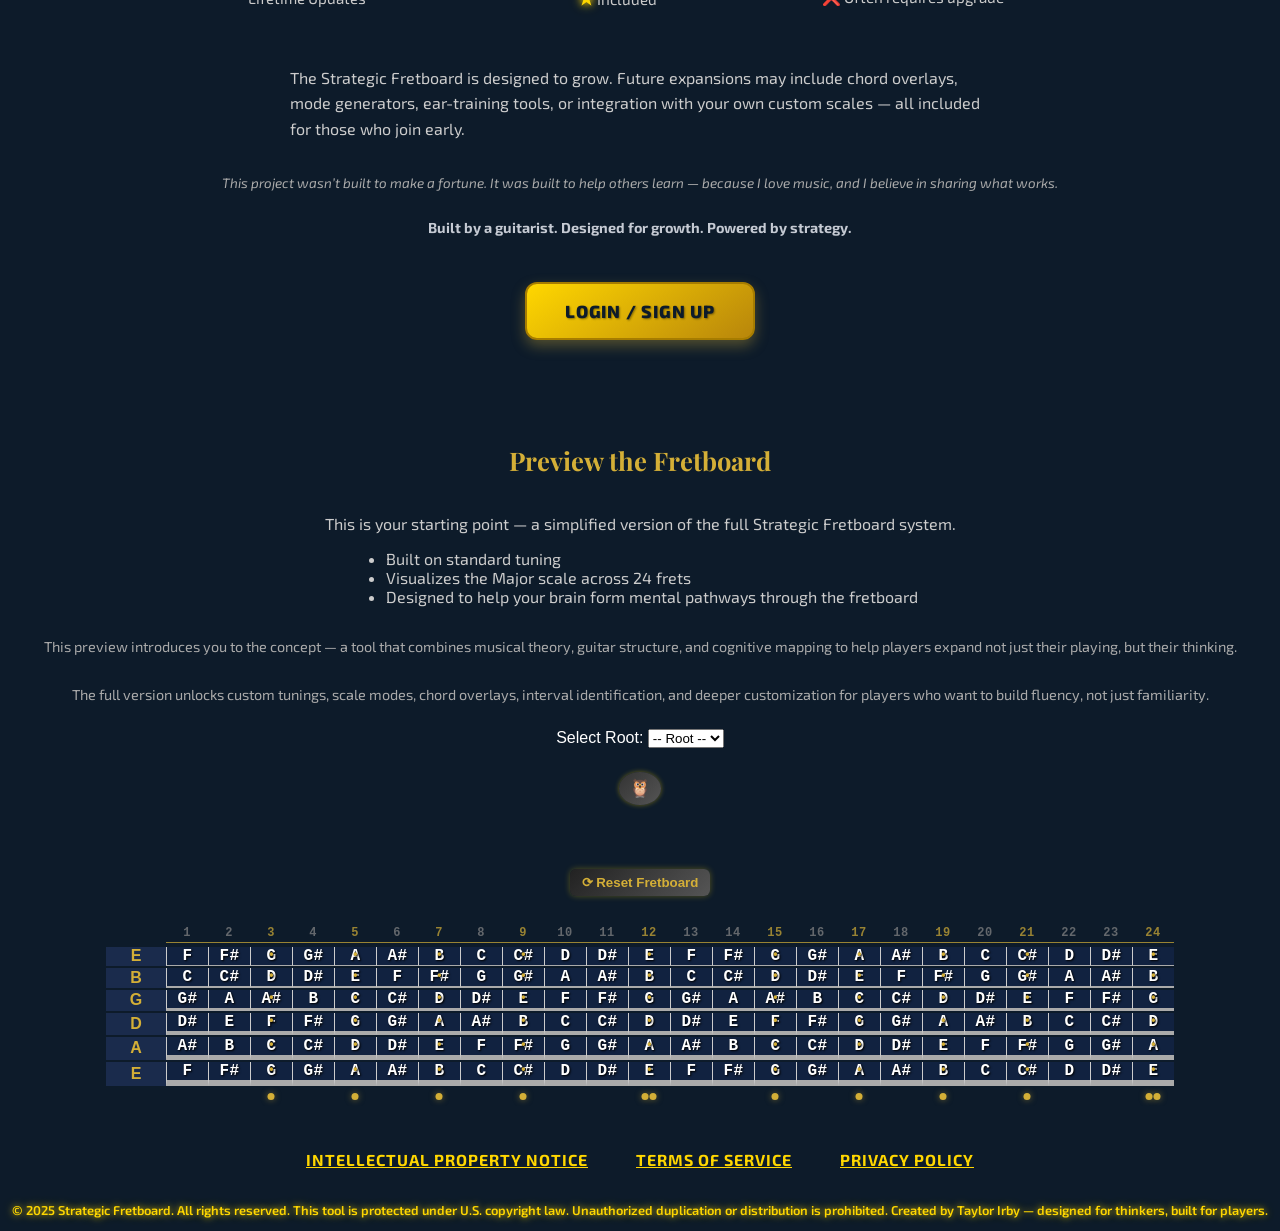
==== commit 02e8c491: "Update Index.html - Update for App" ====
--- a/Index.html
+++ b/Index.html
@@ -556,13 +556,13 @@
     <br><span style="font-size: 0.9rem; color: #aaa;">Currently available on iPhone. Android version is on the way.</span>
   </p>
   <p class="section-paragraph">
-    Welcome to The Strategic Fretboard — a modern tool that transforms the fretboard into a living map of music theory. Designed for players who want more than shapes and patterns, this system reveals the connections between notes, scales, chords, and intervals across the full neck.
-        Below, you'll find a preview of the fretboard in action — scroll down or <a href="#fretboard-preview" class="highlighted-link">jump to the demo</a> to explore it in real time.
+    The Strategic Fretboard app transforms your device into a full-spectrum learning tool — visualizing notes, intervals, tunings, and scale logic across the entire neck.
   </p>
   <p class="section-paragraph">
-    It’s not just about memorization — it’s about understanding.<br>
-    It’s about training your mind to see what you hear — and to think musically, strategically.<br><br>
-    For <strong>$5.99</strong>, you unlock lifetime access to a tool that doesn't just show you what to play — it shows you <em>why music works</em>.
+    With over 74 tunings, 47 scale patterns, custom per-string tuning, and full support for 5-, 6-, 7-, and 8-string guitars and basses, the app adapts to your playing style — not the other way around.
+  </p>
+  <p class="section-paragraph">
+    This isn’t a game or a quiz. It’s a strategic training tool that lets you visualize theory in real time, map out ideas, and truly understand how music works. No ads, no subscriptions — just powerful fretboard fluency for a one-time price.
   </p>
   <h2 class="section-title">The Strategic Breakdown</h2>
   <p class="section-paragraph">
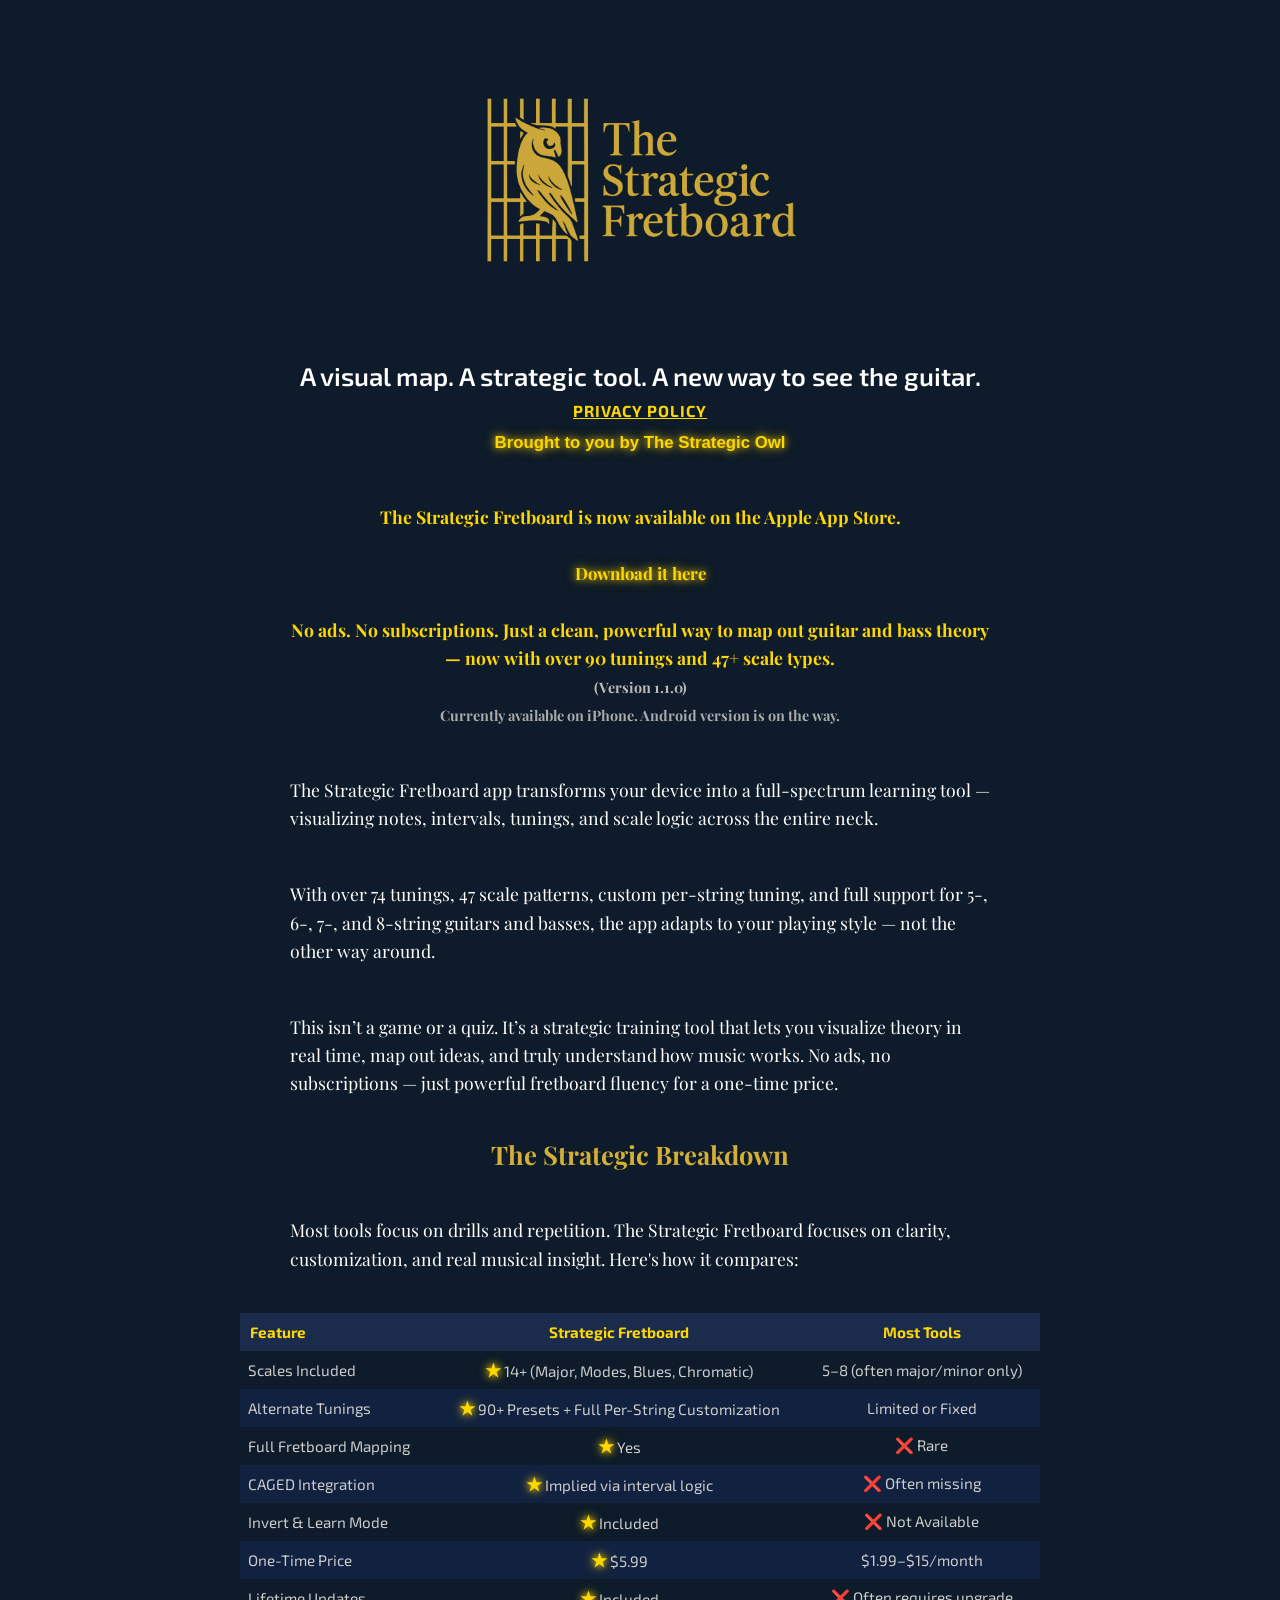
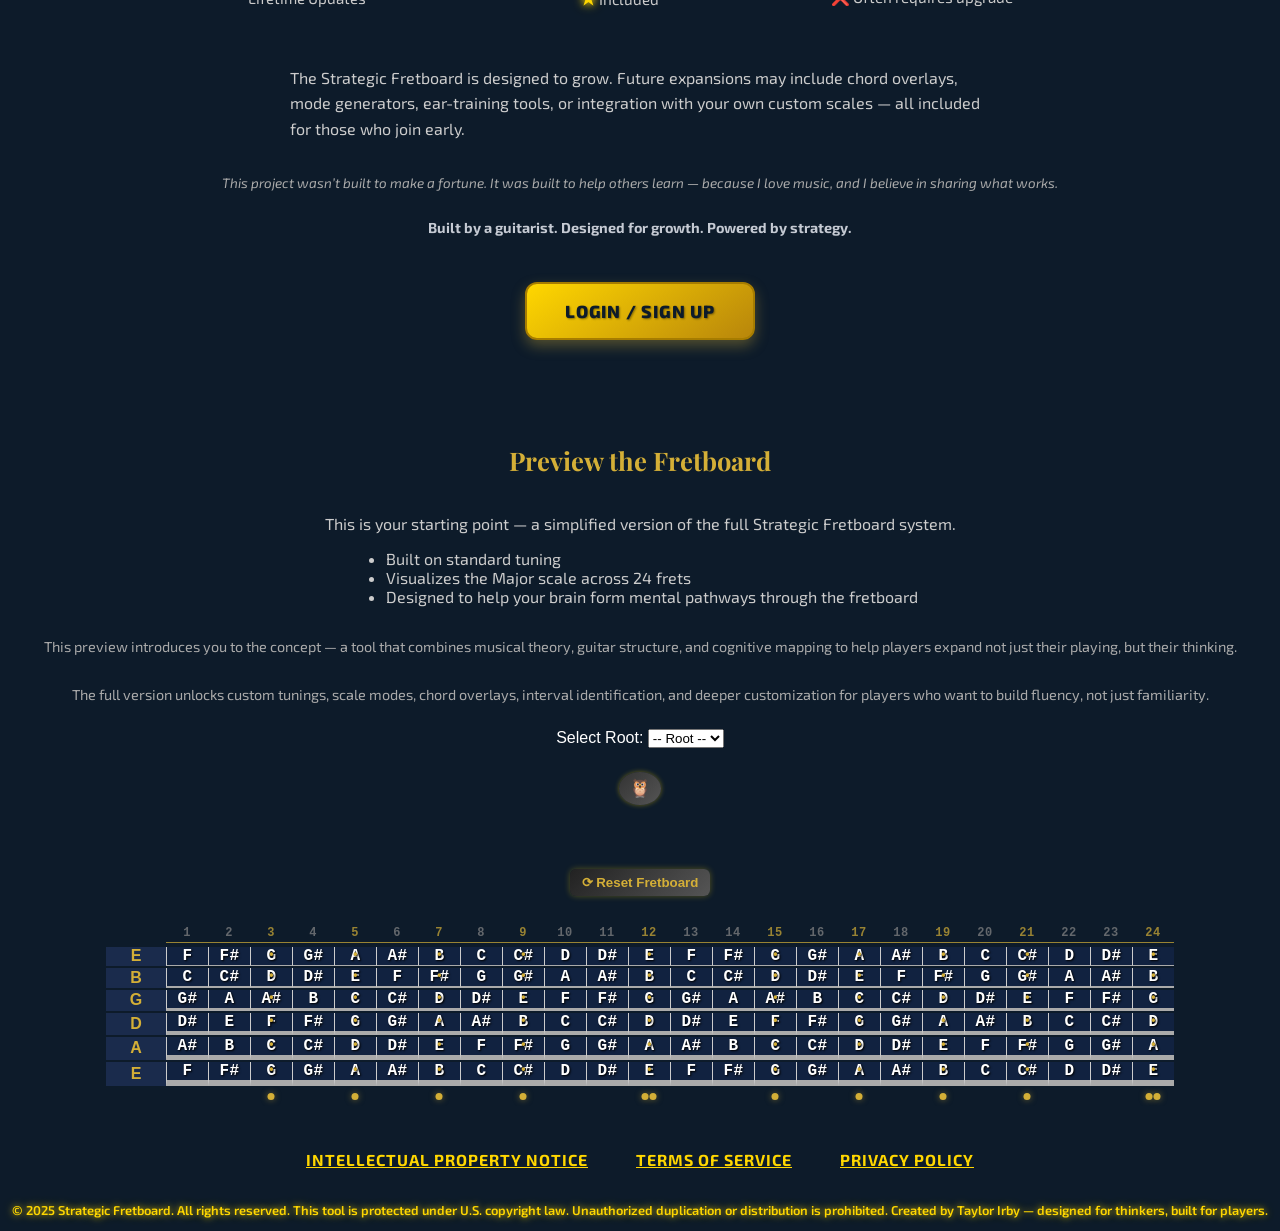
==== commit b36e66f5: "Update Index.html - new updates" ====
--- a/Index.html
+++ b/Index.html
@@ -551,7 +551,7 @@
     <br><br>
     <a href="https://apps.apple.com/us/app/strategic-fretboard/id6748248874" target="_blank" rel="noopener noreferrer" style="color: #FFD700; font-weight: 700; font-size: 1.05rem; text-decoration: none; transition: all 0.3s ease; text-shadow: 0 0 6px rgba(255, 215, 0, 0.7), 0 0 12px rgba(255, 215, 0, 0.5), 0 0 18px rgba(255, 215, 0, 0.3);"><strong>Download it here</strong></a>
     <br><br>
-    No ads. No subscriptions. Just a clean, powerful way to map out guitar and bass theory — now with 74 tunings and 47 scale structures.
+    No ads. No subscriptions. Just a clean, powerful way to map out guitar and bass theory — now with over 90 tunings and 47+ scale types.
     <br><span style="font-size: 0.9rem; color: #bbb;">(Version 1.1.0)</span>
     <br><span style="font-size: 0.9rem; color: #aaa;">Currently available on iPhone. Android version is on the way.</span>
   </p>
@@ -584,7 +584,7 @@
       </tr>
       <tr style="background-color: #112240;">
         <td style="padding: 8px;">Alternate Tunings</td>
-        <td style="padding: 8px; text-align: center;"><span class="gold-star">★</span> 63 Presets + Custom Per String</td>
+        <td style="padding: 8px; text-align: center;"><span class="gold-star">★</span> 90+ Presets + Full Per-String Customization</td>
         <td style="padding: 8px; text-align: center;">Limited or Fixed</td>
       </tr>
       <tr>
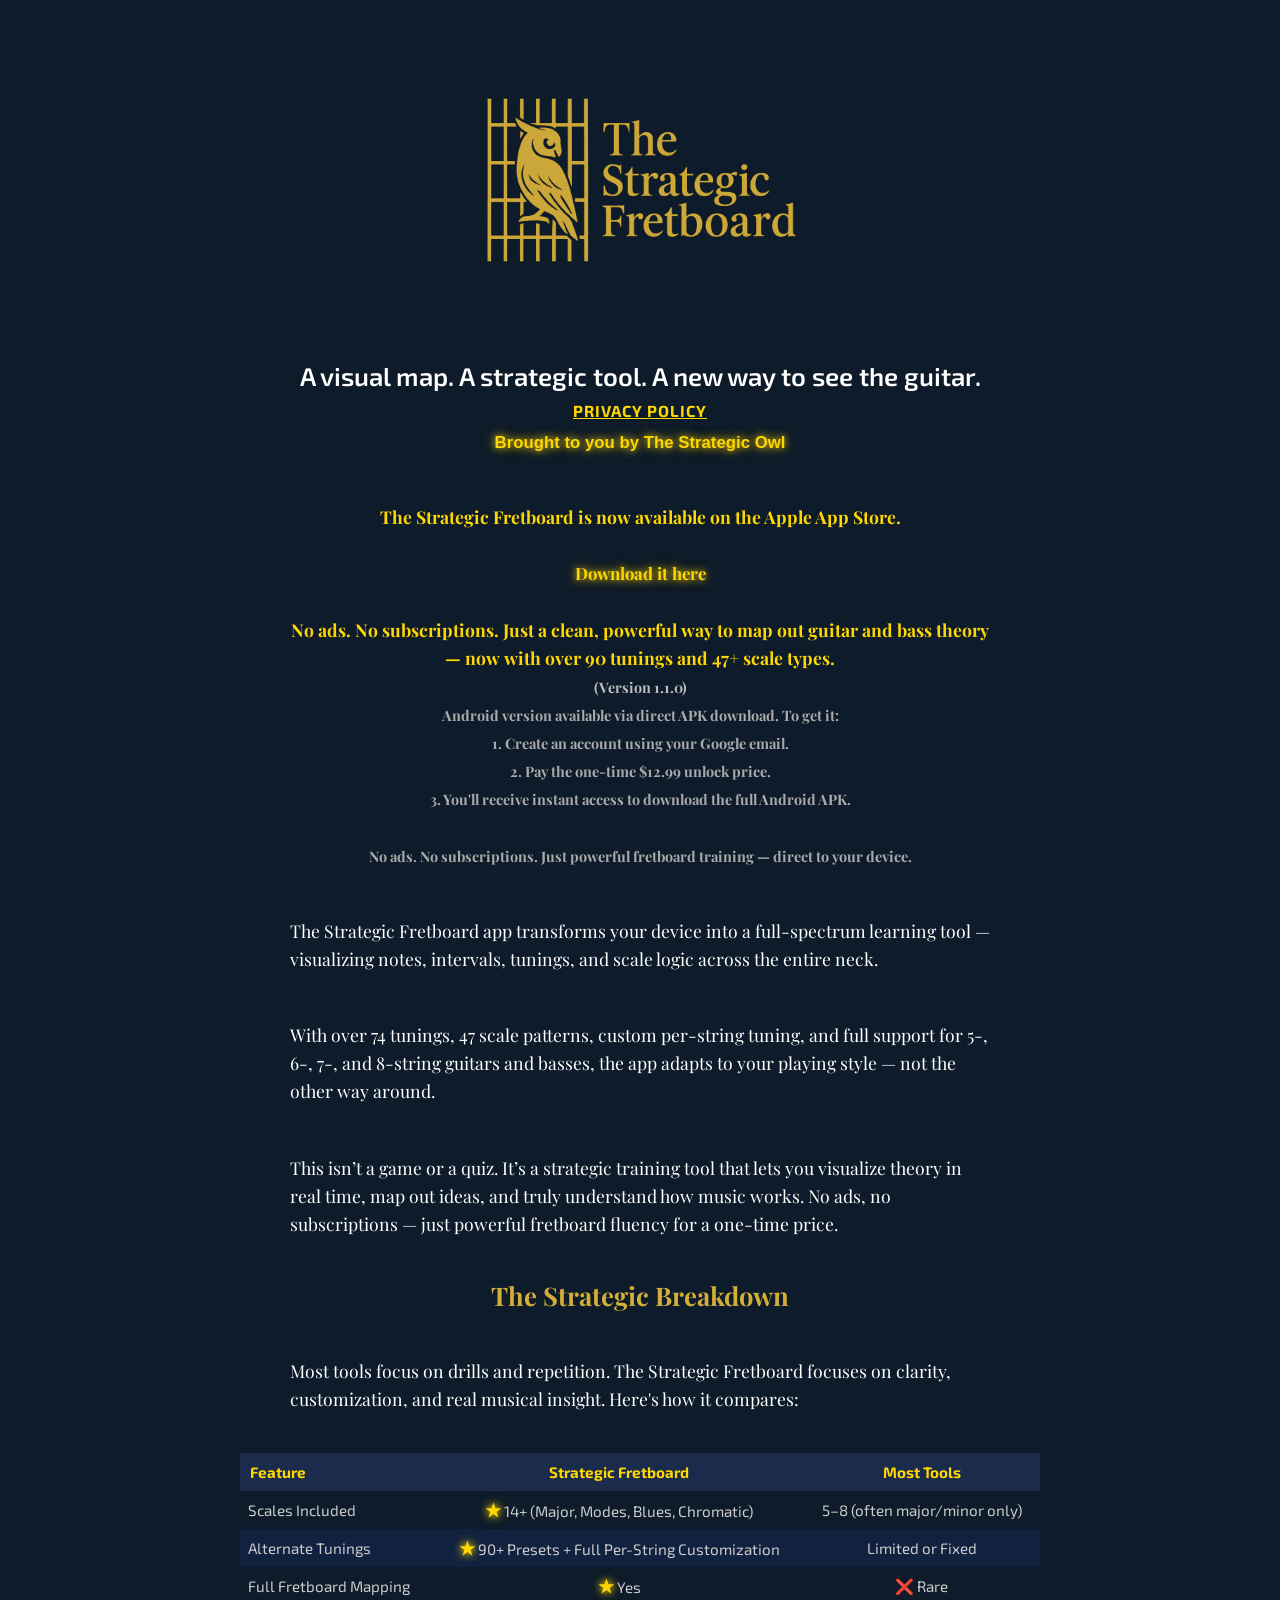
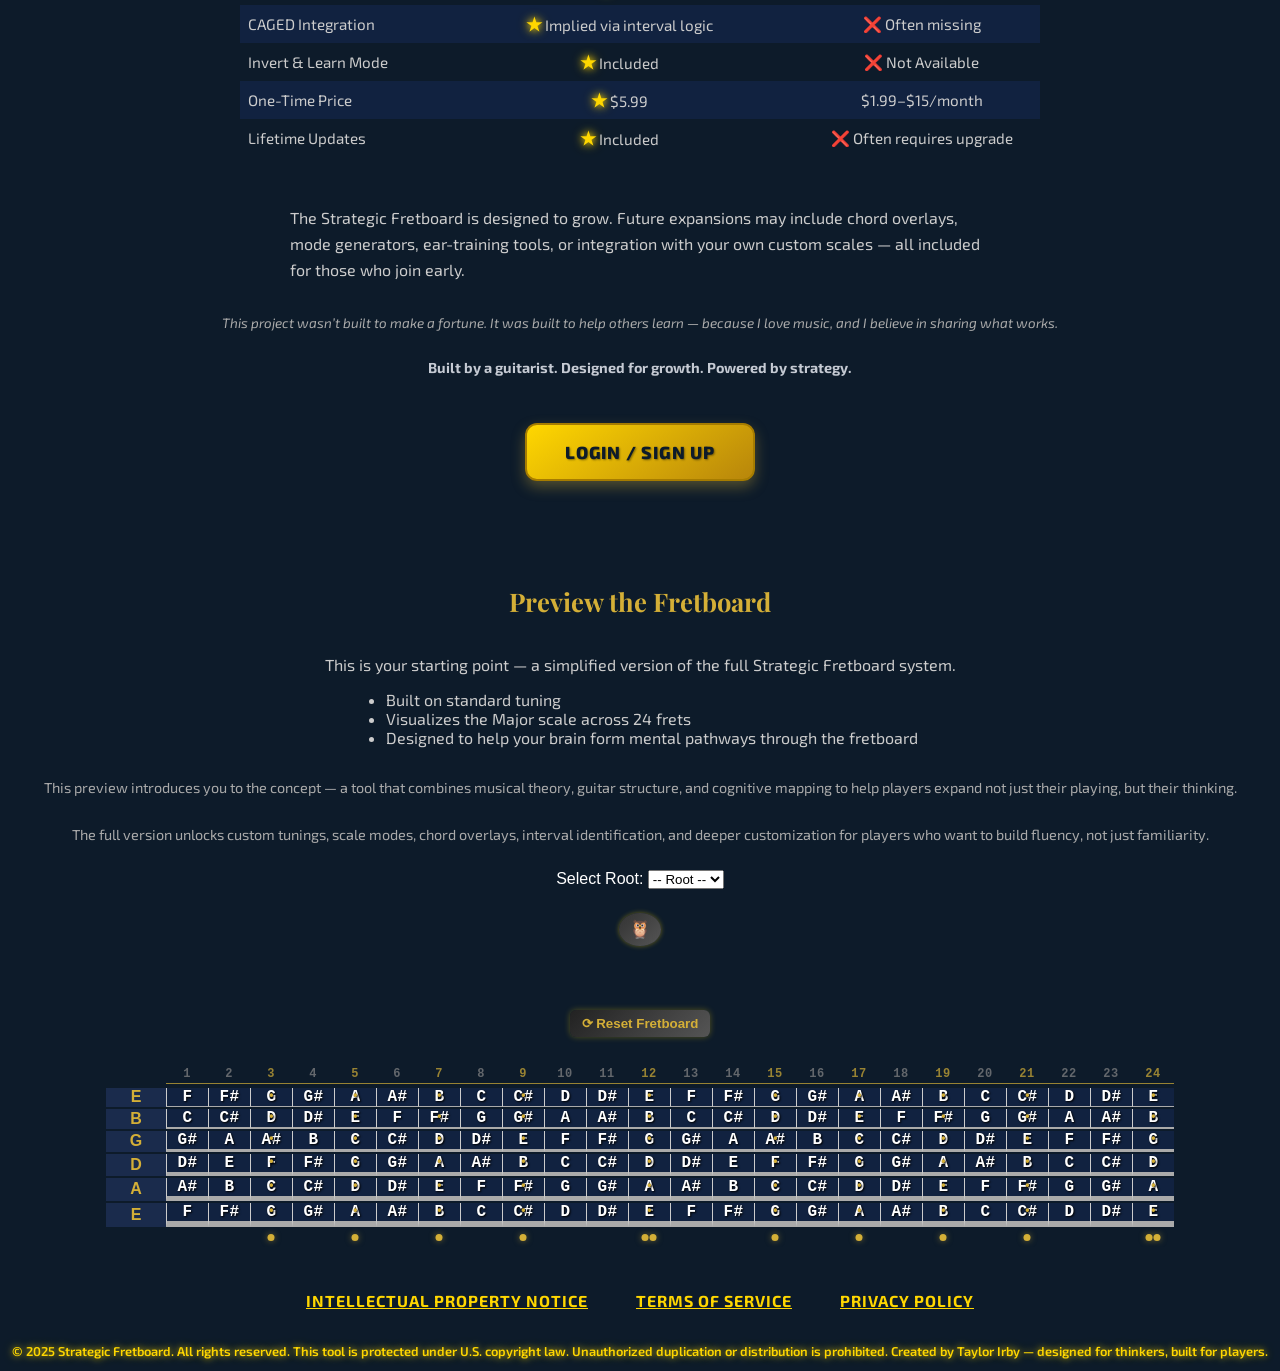
==== commit 5f6e18ef: "Update Index.html - more updates" ====
--- a/Index.html
+++ b/Index.html
@@ -553,7 +553,14 @@
     <br><br>
     No ads. No subscriptions. Just a clean, powerful way to map out guitar and bass theory — now with over 90 tunings and 47+ scale types.
     <br><span style="font-size: 0.9rem; color: #bbb;">(Version 1.1.0)</span>
-    <br><span style="font-size: 0.9rem; color: #aaa;">Currently available on iPhone. Android version is on the way.</span>
+    <br><span style="font-size: 0.9rem; color: #aaa;">
+      Android version available via direct APK download. To get it:
+      <br>
+      1. Create an account using your Google email.<br>
+      2. Pay the one-time $12.99 unlock price.<br>
+      3. You'll receive instant access to download the full Android APK.<br><br>
+      <strong>No ads. No subscriptions. Just powerful fretboard training — direct to your device.</strong>
+    </span>
   </p>
   <p class="section-paragraph">
     The Strategic Fretboard app transforms your device into a full-spectrum learning tool — visualizing notes, intervals, tunings, and scale logic across the entire neck.
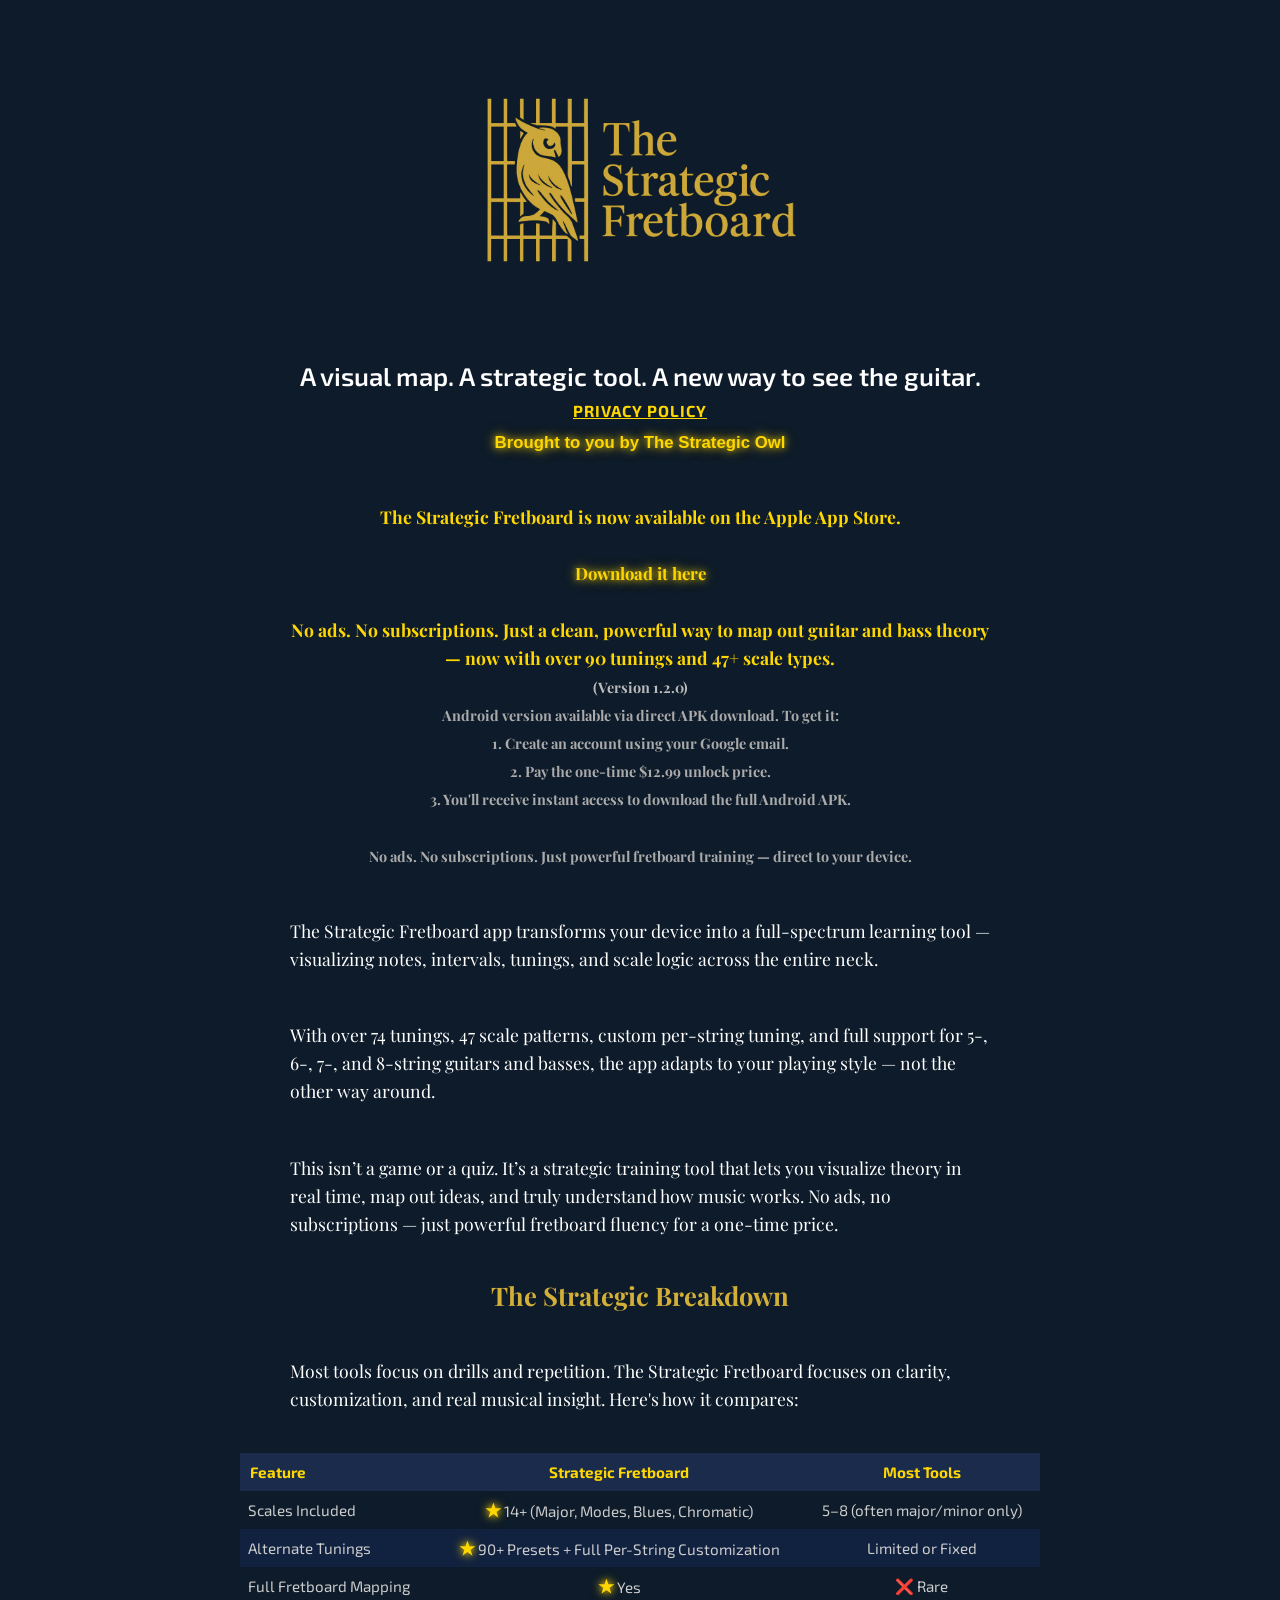
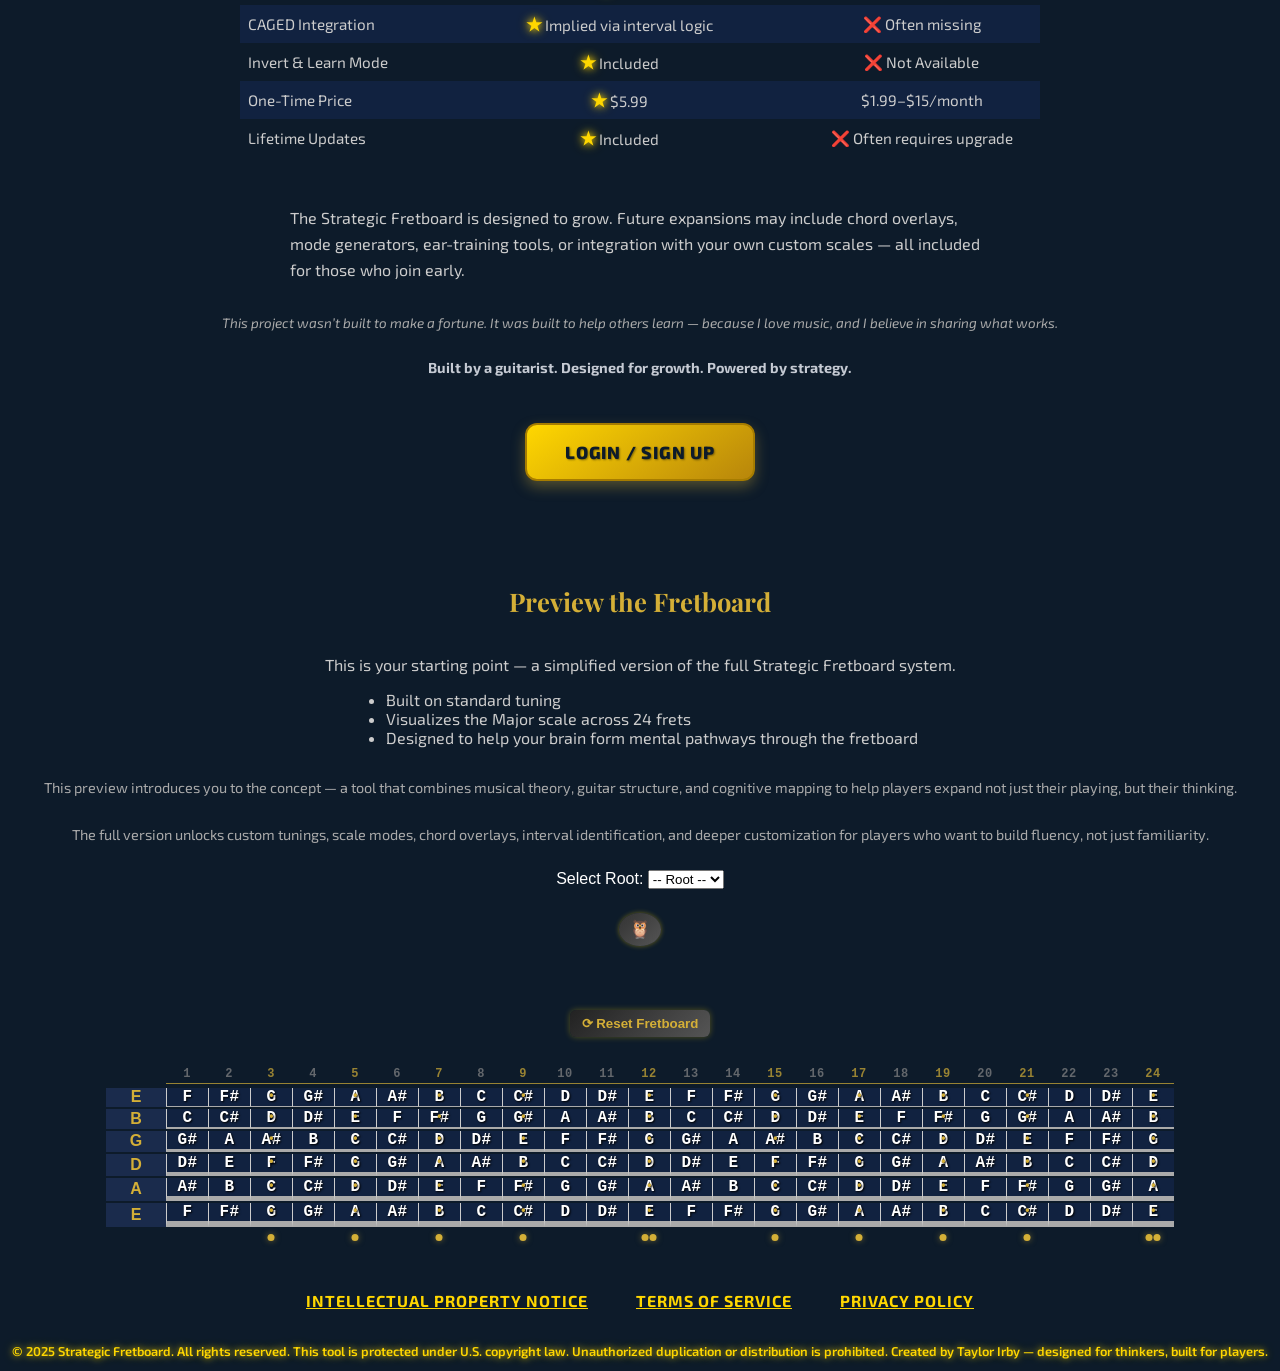
==== commit 899f7d08: "Update Index.html" ====
--- a/Index.html
+++ b/Index.html
@@ -552,7 +552,7 @@
     <a href="https://apps.apple.com/us/app/strategic-fretboard/id6748248874" target="_blank" rel="noopener noreferrer" style="color: #FFD700; font-weight: 700; font-size: 1.05rem; text-decoration: none; transition: all 0.3s ease; text-shadow: 0 0 6px rgba(255, 215, 0, 0.7), 0 0 12px rgba(255, 215, 0, 0.5), 0 0 18px rgba(255, 215, 0, 0.3);"><strong>Download it here</strong></a>
     <br><br>
     No ads. No subscriptions. Just a clean, powerful way to map out guitar and bass theory — now with over 90 tunings and 47+ scale types.
-    <br><span style="font-size: 0.9rem; color: #bbb;">(Version 1.1.0)</span>
+    <br><span style="font-size: 0.9rem; color: #bbb;">(Version 1.2.0)</span>
     <br><span style="font-size: 0.9rem; color: #aaa;">
       Android version available via direct APK download. To get it:
       <br>
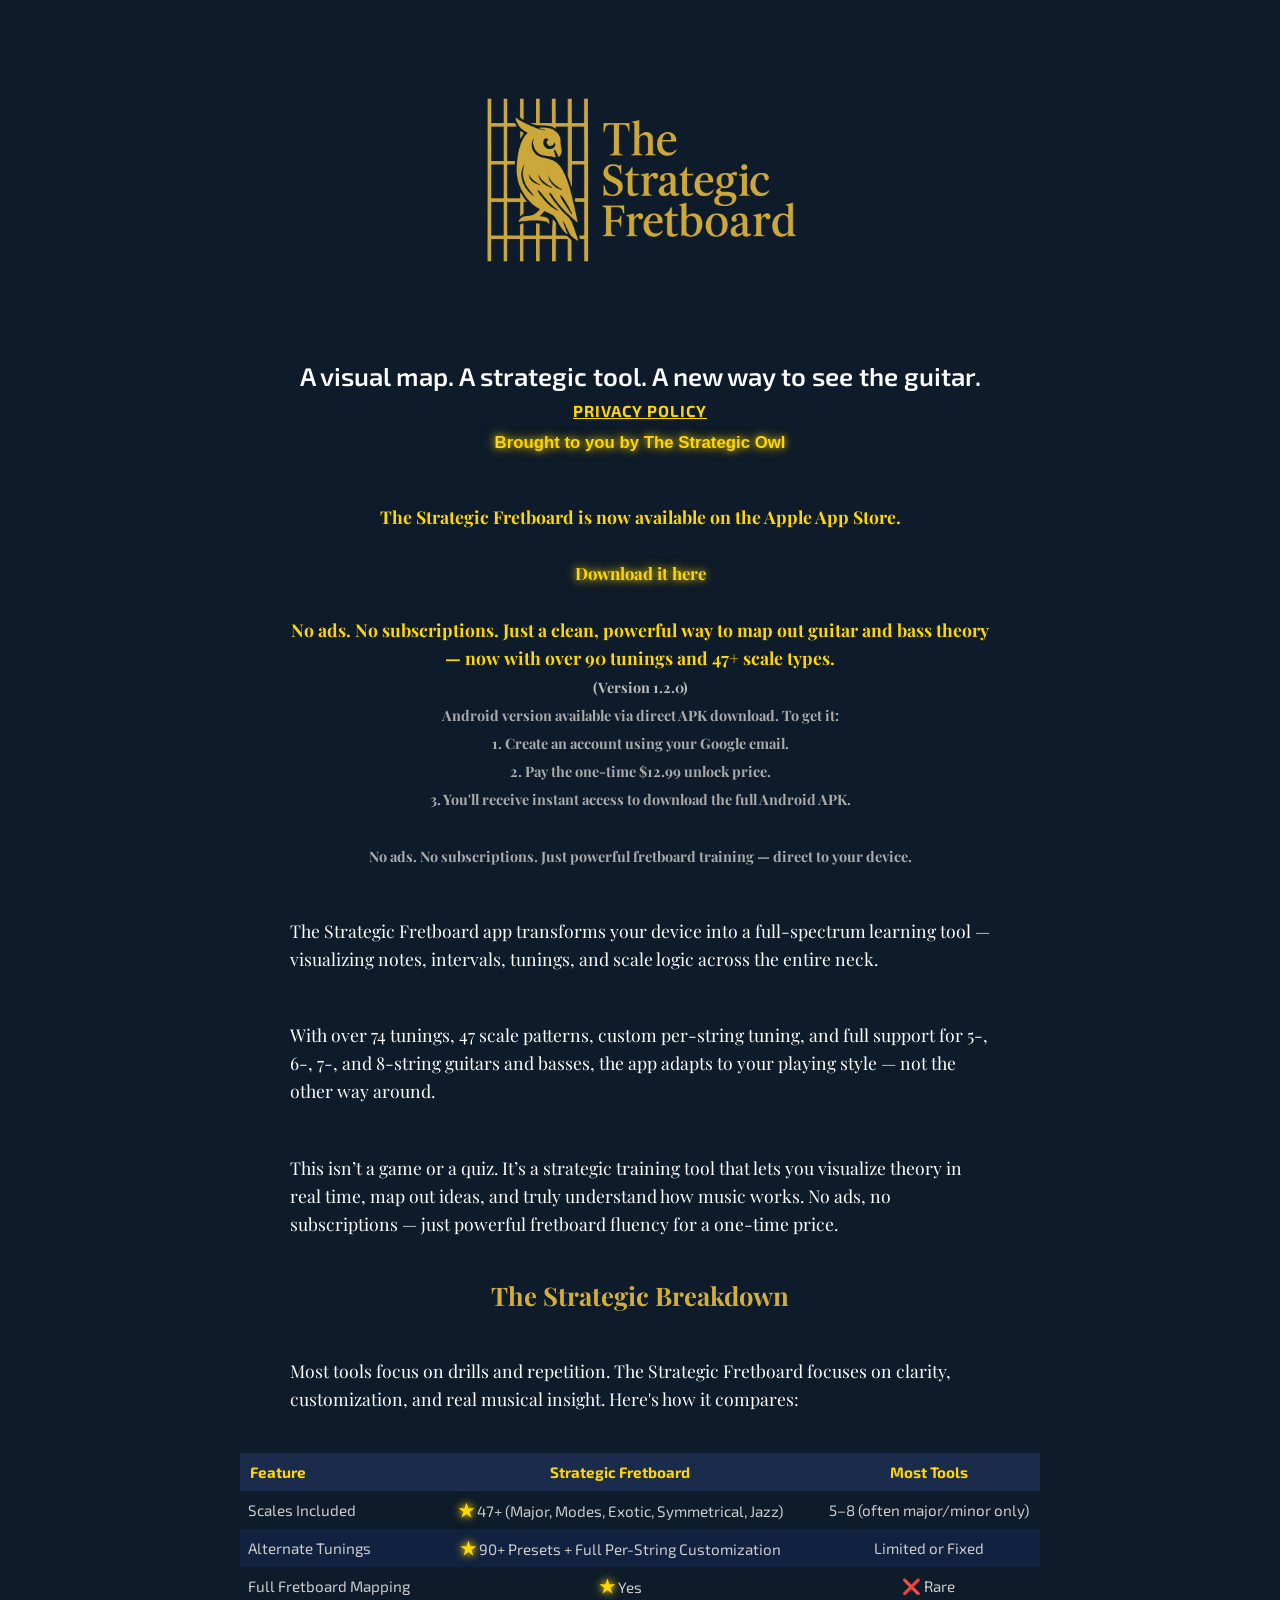
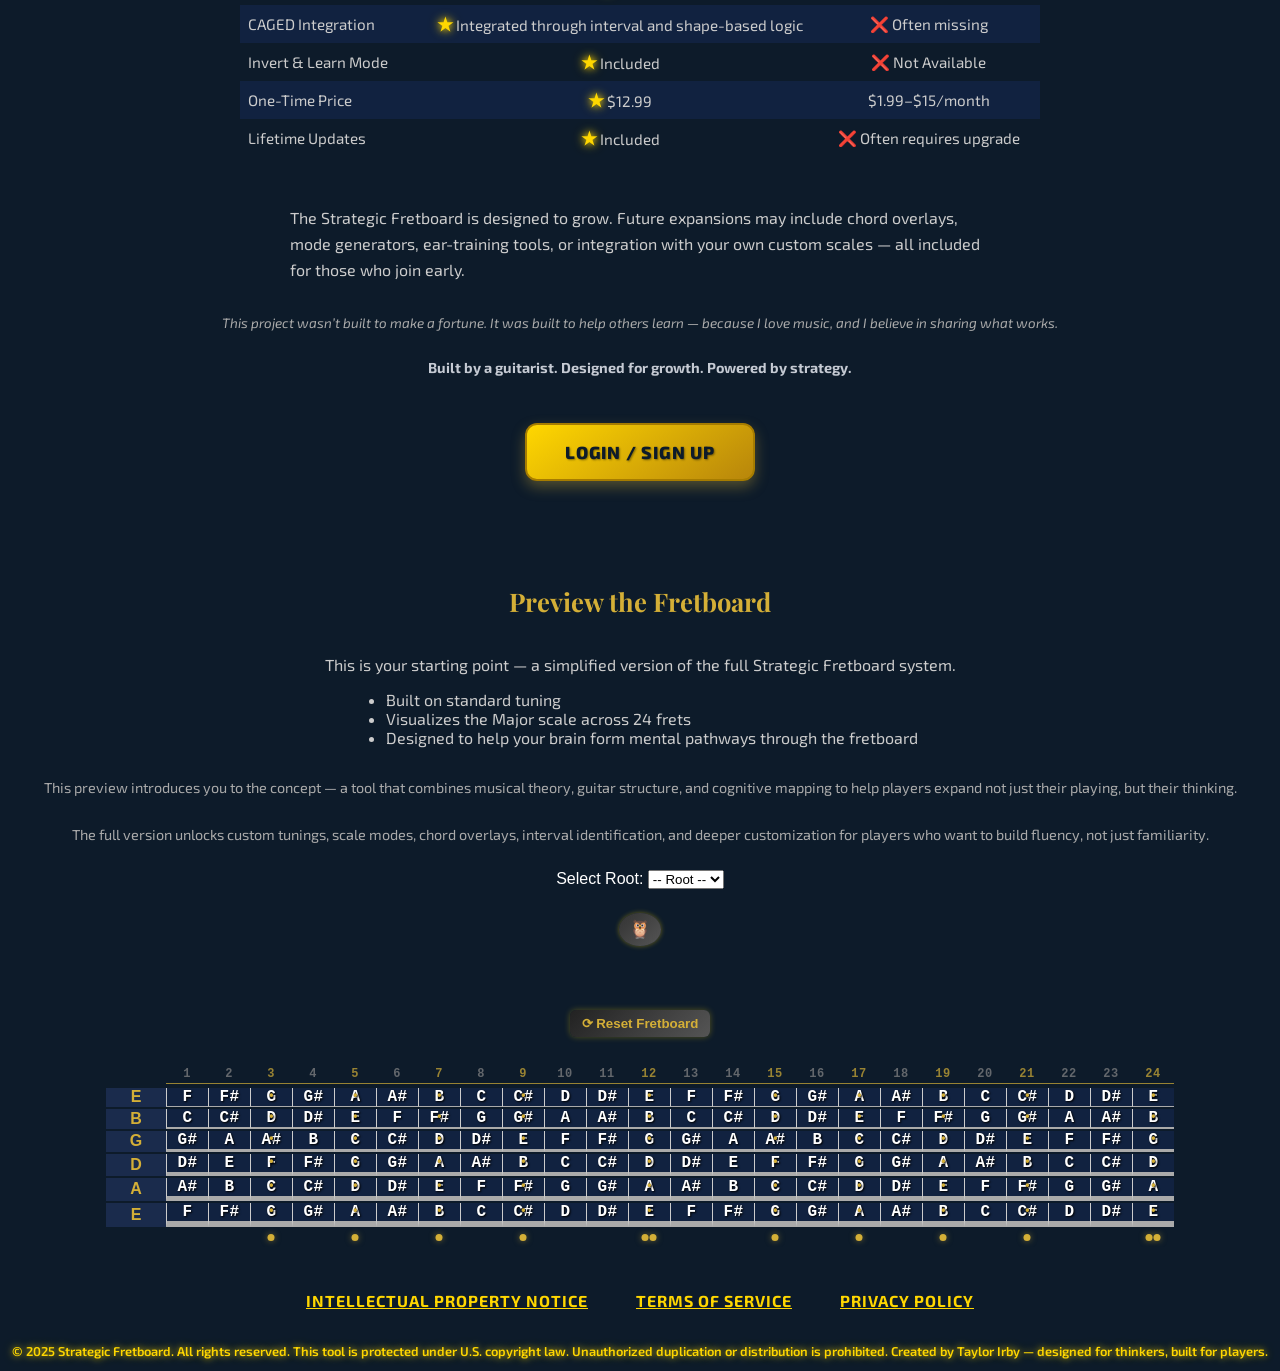
==== commit 3fc62c49: "Update Index.html" ====
--- a/Index.html
+++ b/Index.html
@@ -586,7 +586,7 @@
     <tbody>
       <tr>
         <td style="padding: 8px;">Scales Included</td>
-        <td style="padding: 8px; text-align: center;"><span class="gold-star">★</span> 14+ (Major, Modes, Blues, Chromatic)</td>
+        <td style="padding: 8px; text-align: center;"><span class="gold-star">★</span> 47+ (Major, Modes, Exotic, Symmetrical, Jazz)</td>
         <td style="padding: 8px; text-align: center;">5–8 (often major/minor only)</td>
       </tr>
       <tr style="background-color: #112240;">
@@ -601,7 +601,7 @@
       </tr>
       <tr style="background-color: #112240;">
         <td style="padding: 8px;">CAGED Integration</td>
-        <td style="padding: 8px; text-align: center;"><span class="gold-star">★</span> Implied via interval logic</td>
+        <td style="padding: 8px; text-align: center;"><span class="gold-star">★</span> Integrated through interval and shape-based logic</td>
         <td style="padding: 8px; text-align: center;">❌ Often missing</td>
       </tr>
       <tr>
@@ -611,7 +611,7 @@
       </tr>
       <tr style="background-color: #112240;">
         <td style="padding: 8px;">One-Time Price</td>
-        <td style="padding: 8px; text-align: center;"><span class="gold-star">★</span> $5.99</td>
+        <td style="padding: 8px; text-align: center;"><span class="gold-star">★</span> $12.99</td>
         <td style="padding: 8px; text-align: center;">$1.99–$15/month</td>
       </tr>
       <tr>
@@ -642,7 +642,7 @@
     <div id="stripe-link" style="display:none;">
       <a href="https://buy.stripe.com/7sY8wP4gP5h9182aEhdwc00">
         <button style="background: linear-gradient(145deg, #FFD700, #B8860B); color: #0D1B2A; border: 2px solid #A67C00; padding: 1rem 2.4rem; font-size: 1.1rem; font-weight: 800; font-family: 'Exo 2', sans-serif; border-radius: 12px; cursor: pointer; margin-bottom: 14px; box-shadow: 0 6px 14px rgba(212, 175, 55, 0.35); transition: all 0.25s ease; letter-spacing: 0.8px; text-transform: uppercase; text-shadow: 1px 1px 2px rgba(0, 0, 0, 0.4);">
-          Unlock Full Access – $29.99
+          Unlock Full Access – $12.99
         </button>
       </a>
       <p class="section-note-muted">
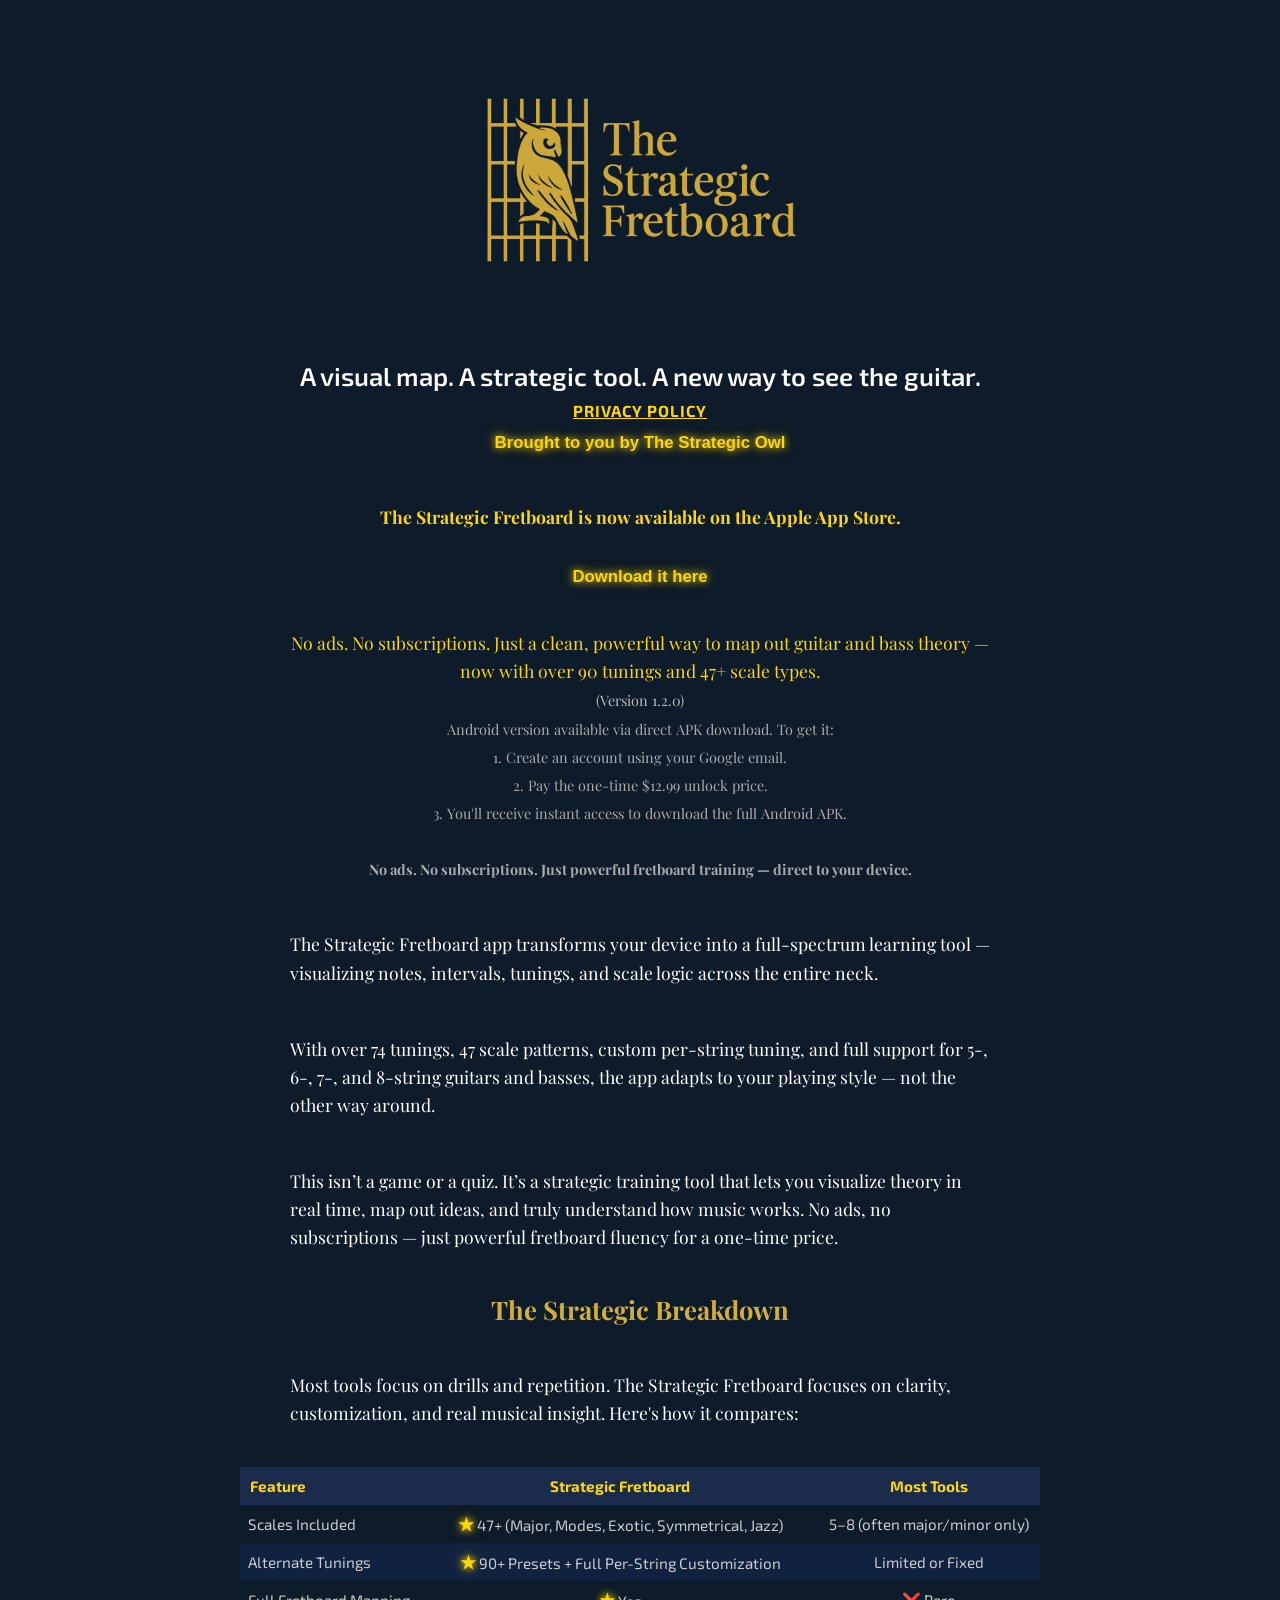
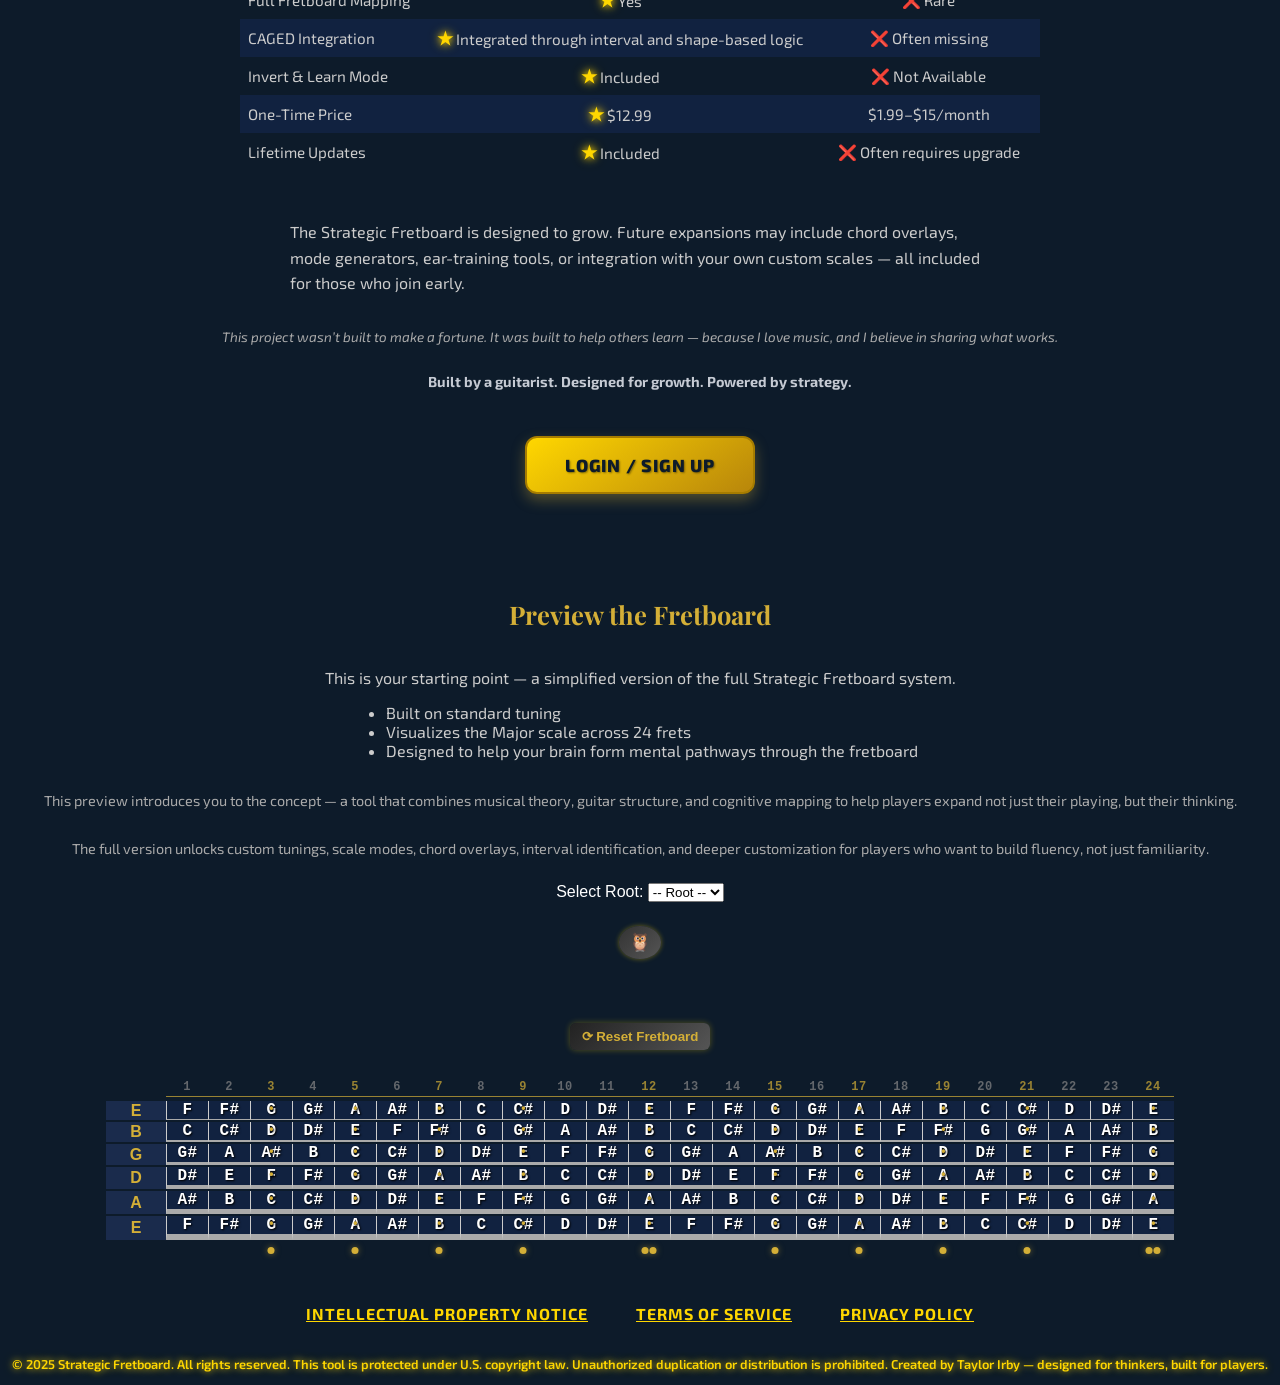
==== commit 5044710e: "Update Index.html" ====
--- a/Index.html
+++ b/Index.html
@@ -548,9 +548,13 @@
 
   <p class="section-paragraph" style="margin-top: 2rem; font-size: 1.1rem; font-weight: bold; color: #FFD700; text-align: center;">
     The Strategic Fretboard is now available on the Apple App Store.
-    <br><br>
-    <a href="https://apps.apple.com/us/app/strategic-fretboard/id6748248874" target="_blank" rel="noopener noreferrer" style="color: #FFD700; font-weight: 700; font-size: 1.05rem; text-decoration: none; transition: all 0.3s ease; text-shadow: 0 0 6px rgba(255, 215, 0, 0.7), 0 0 12px rgba(255, 215, 0, 0.5), 0 0 18px rgba(255, 215, 0, 0.3);"><strong>Download it here</strong></a>
-    <br><br>
+  </p>
+  <p class="strategic-owl-credit">
+    <a href="https://apps.apple.com/us/app/strategic-fretboard/id6748248874" target="_blank" rel="noopener noreferrer">
+      <strong>Download it here</strong>
+    </a>
+  </p>
+  <p class="section-paragraph" style="font-size: 1.1rem; color: #FFD700; text-align: center;">
     No ads. No subscriptions. Just a clean, powerful way to map out guitar and bass theory — now with over 90 tunings and 47+ scale types.
     <br><span style="font-size: 0.9rem; color: #bbb;">(Version 1.2.0)</span>
     <br><span style="font-size: 0.9rem; color: #aaa;">
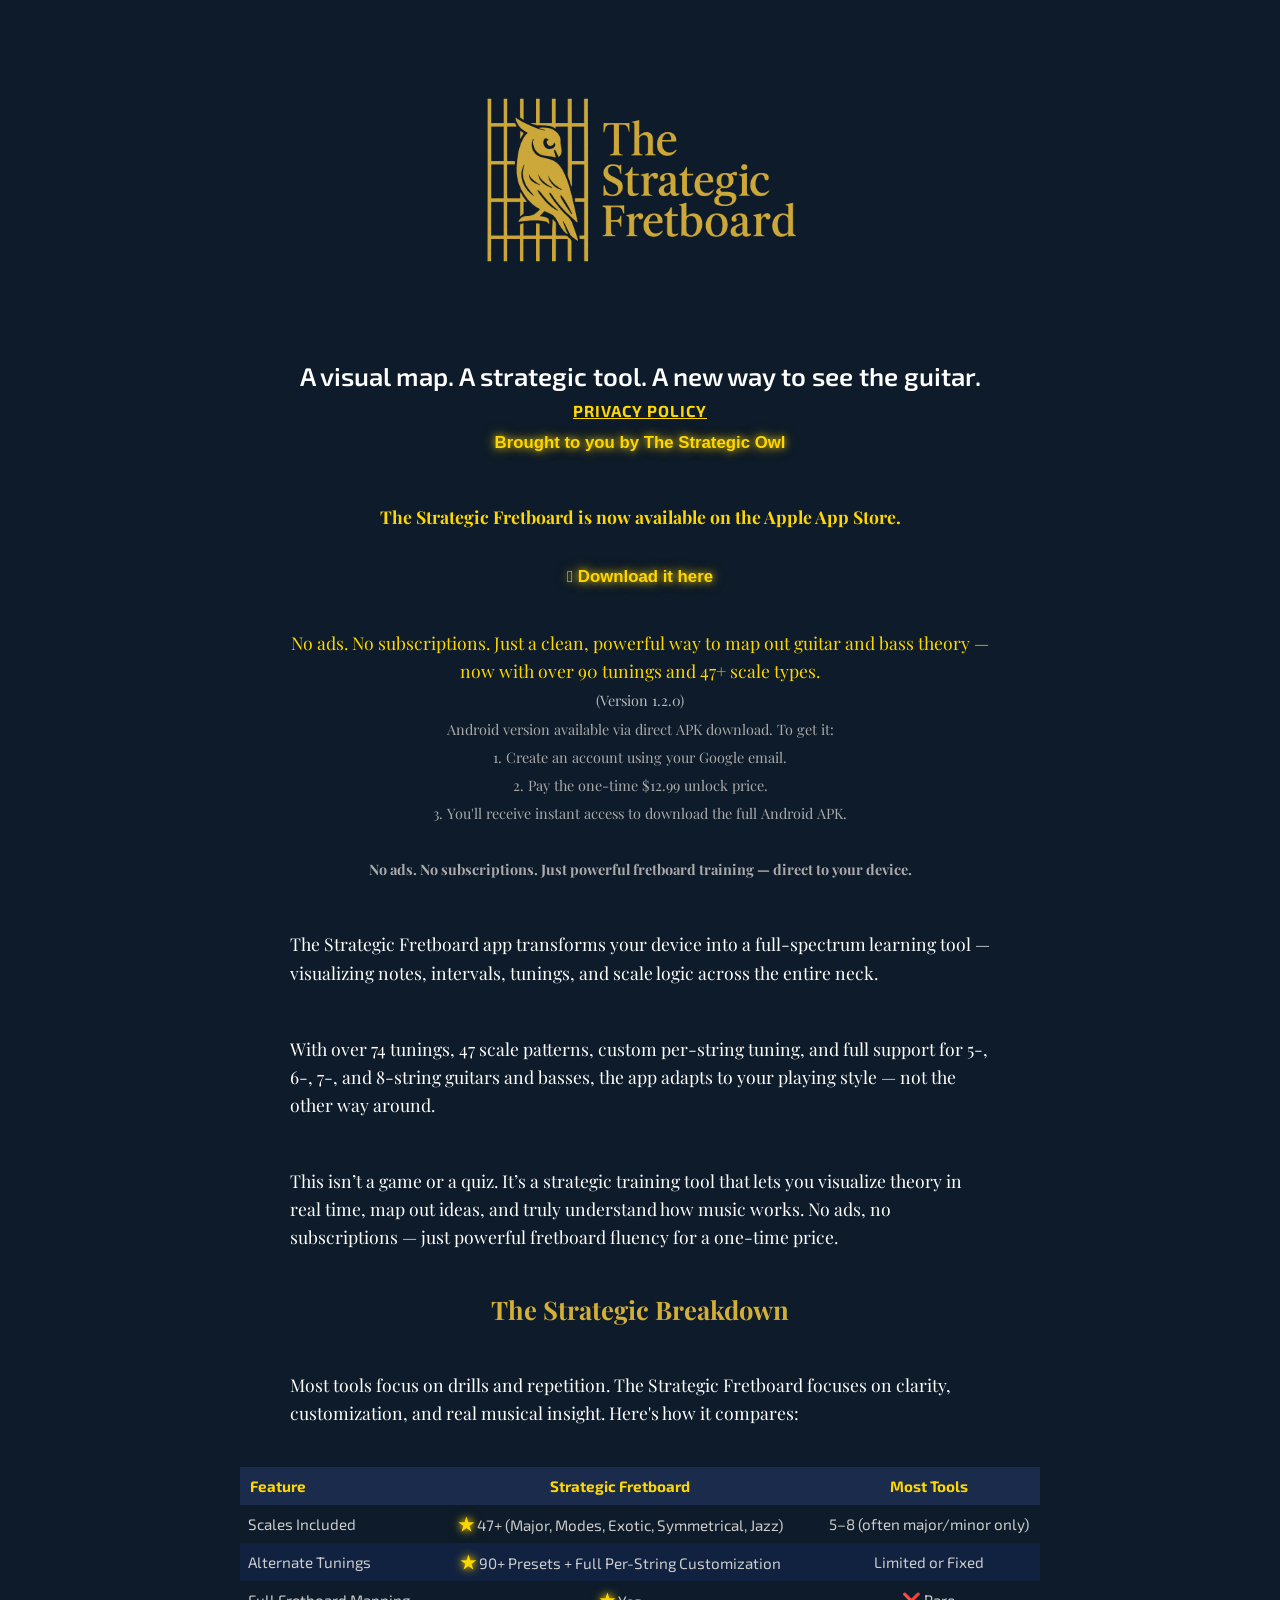
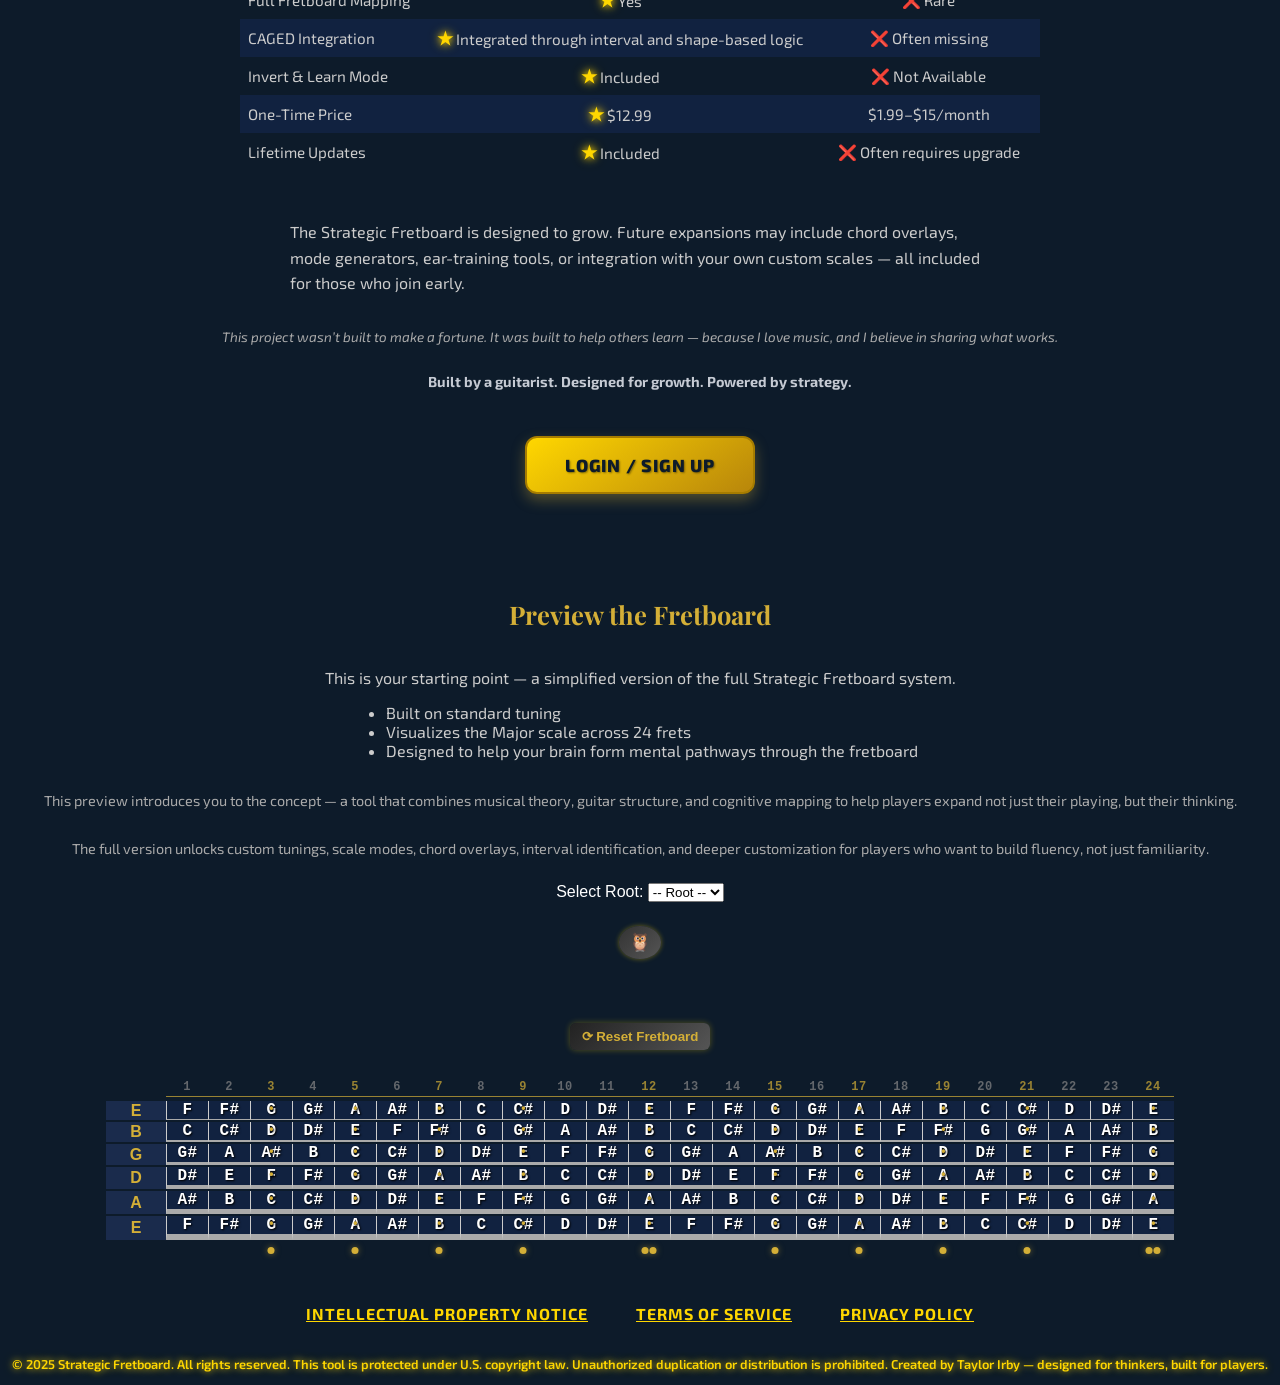
==== commit fa0d9cce: "Update Index.html" ====
--- a/Index.html
+++ b/Index.html
@@ -551,7 +551,7 @@
   </p>
   <p class="strategic-owl-credit">
     <a href="https://apps.apple.com/us/app/strategic-fretboard/id6748248874" target="_blank" rel="noopener noreferrer">
-      <strong>Download it here</strong>
+      <span class="apple-icon"></span> <strong>Download it here</strong>
     </a>
   </p>
   <p class="section-paragraph" style="font-size: 1.1rem; color: #FFD700; text-align: center;">
